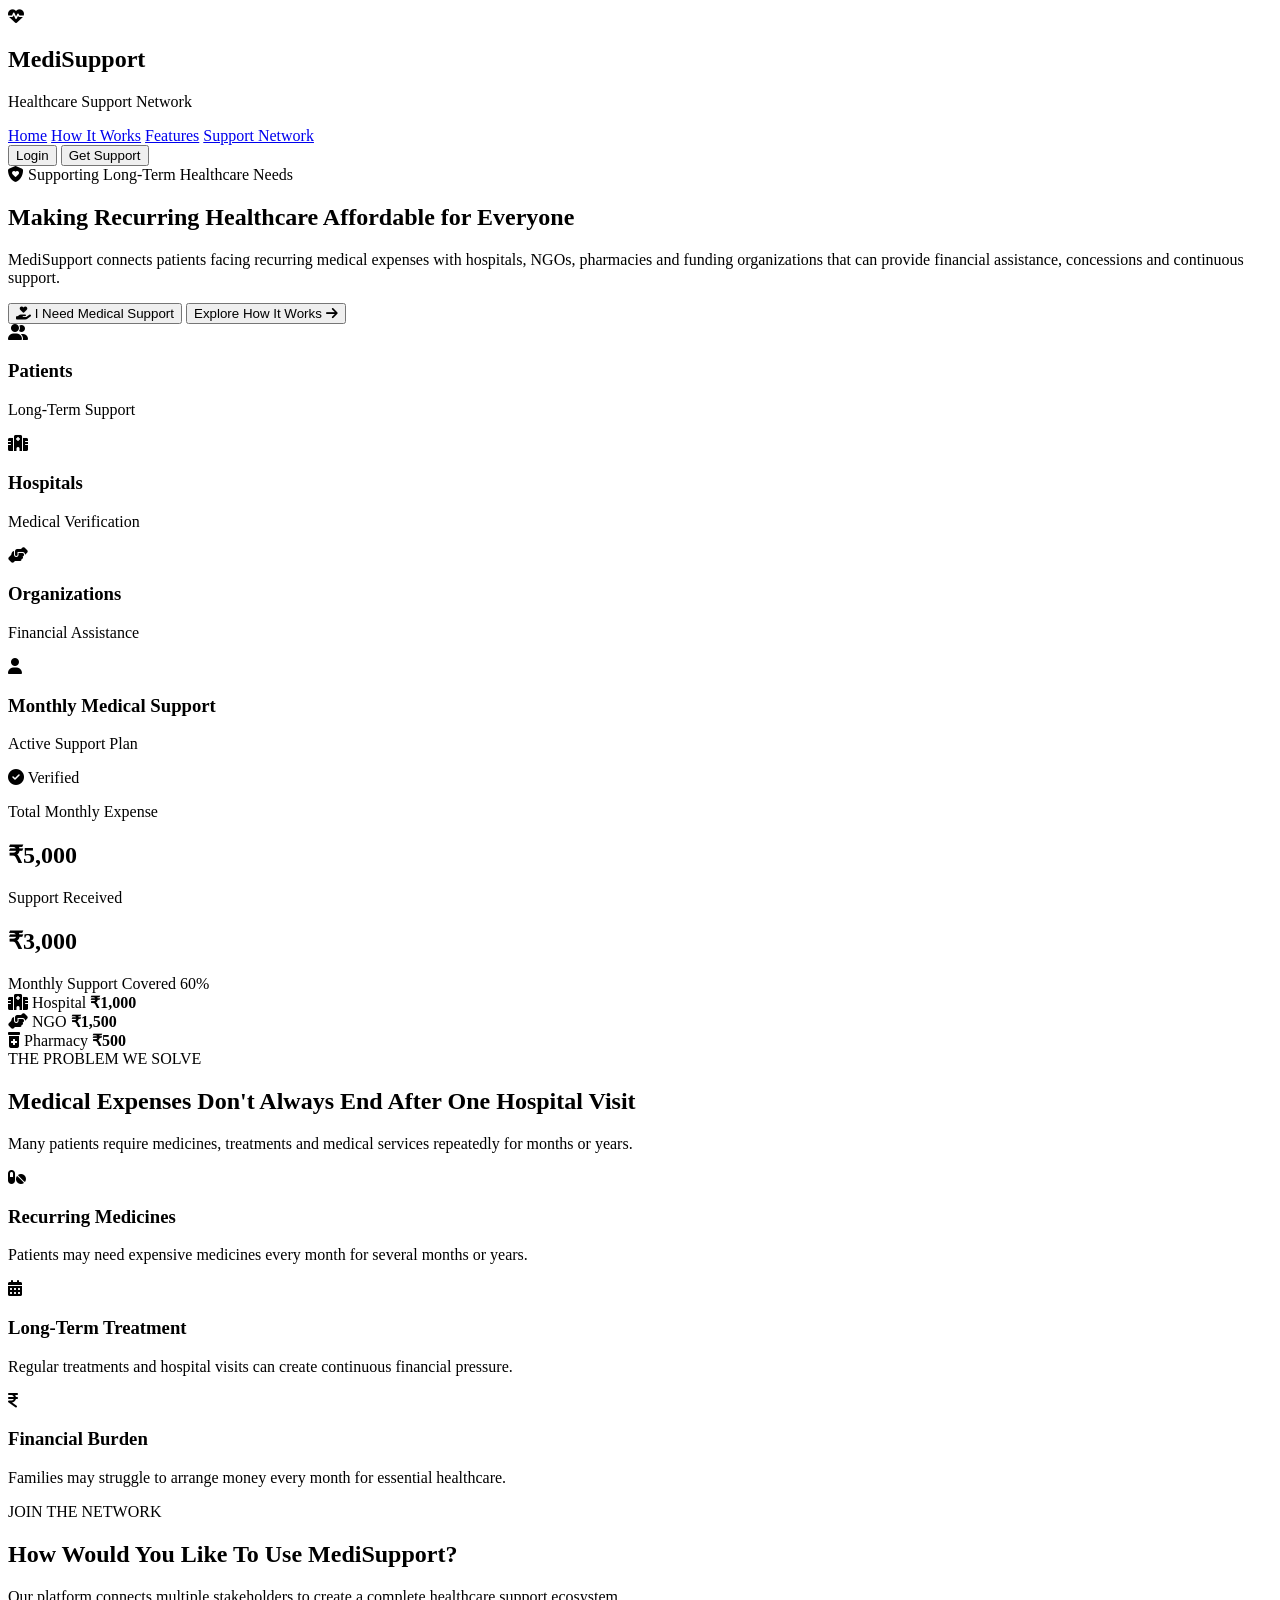
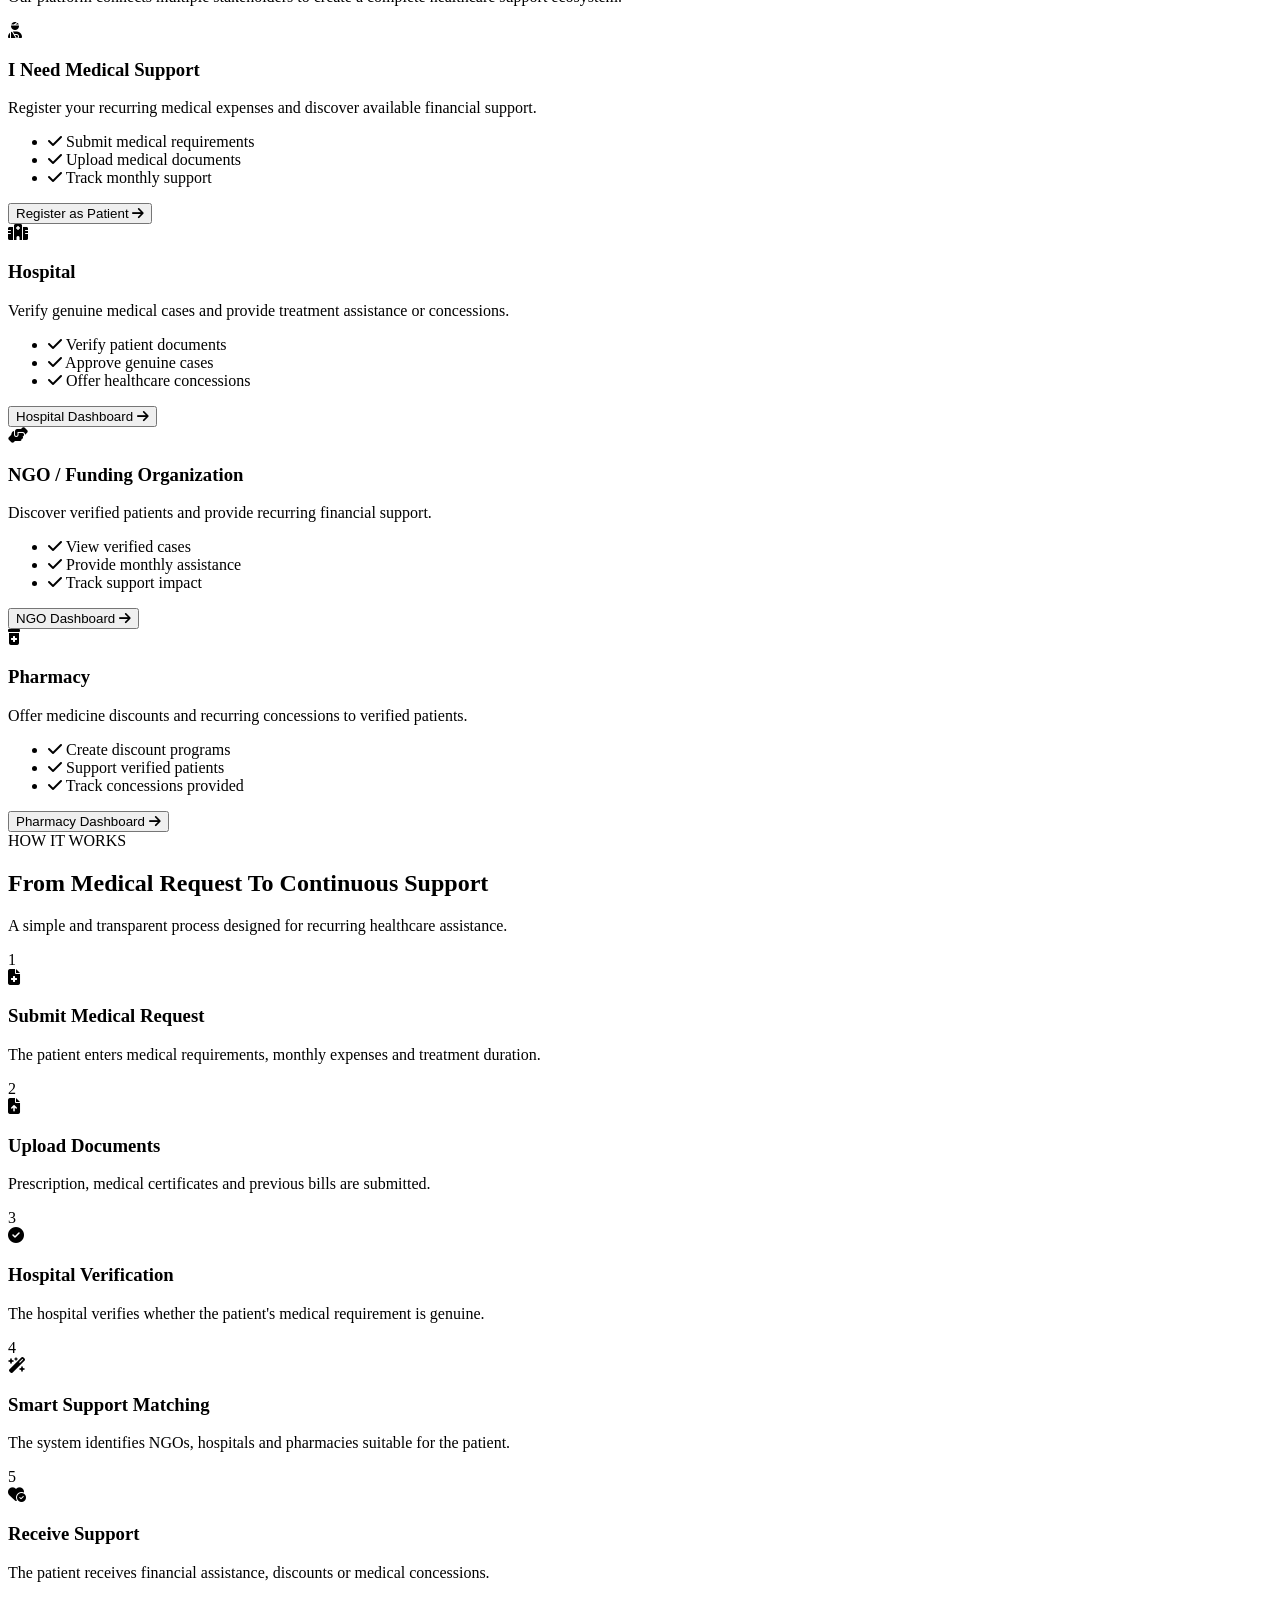
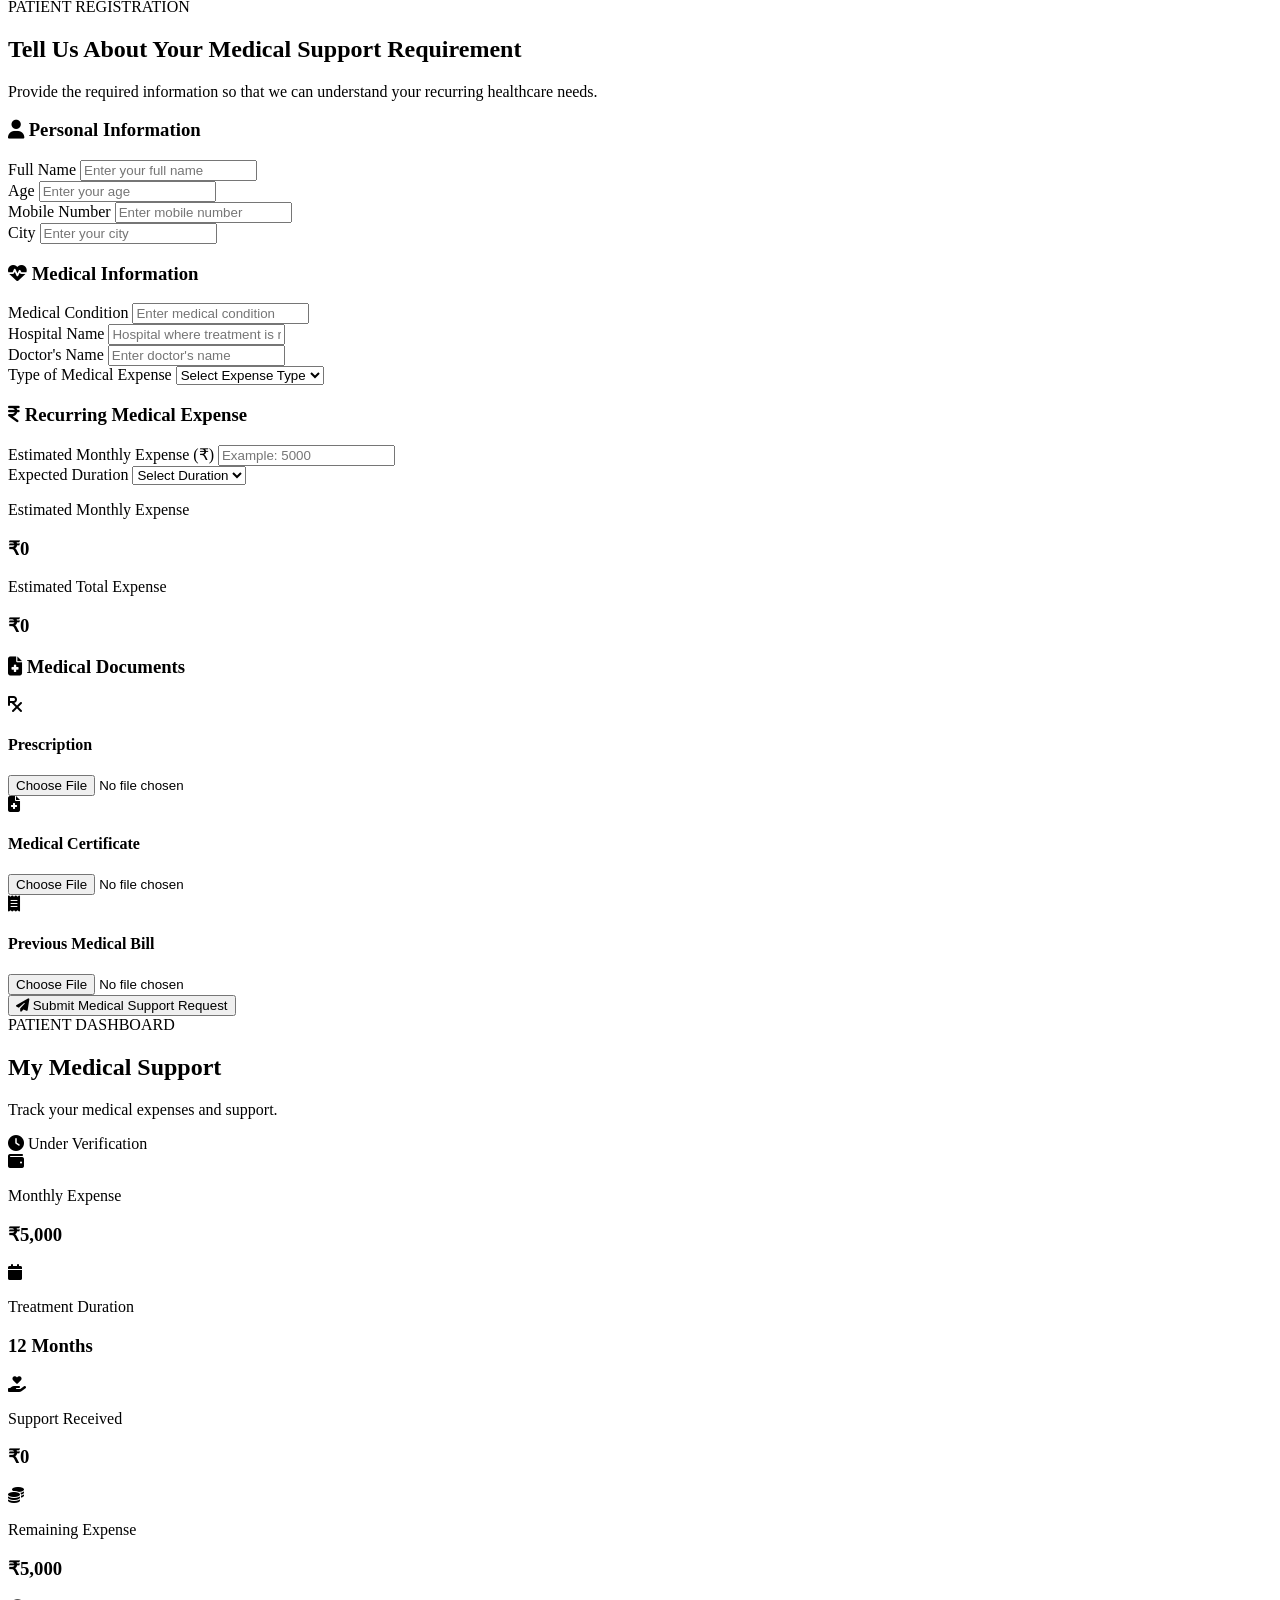
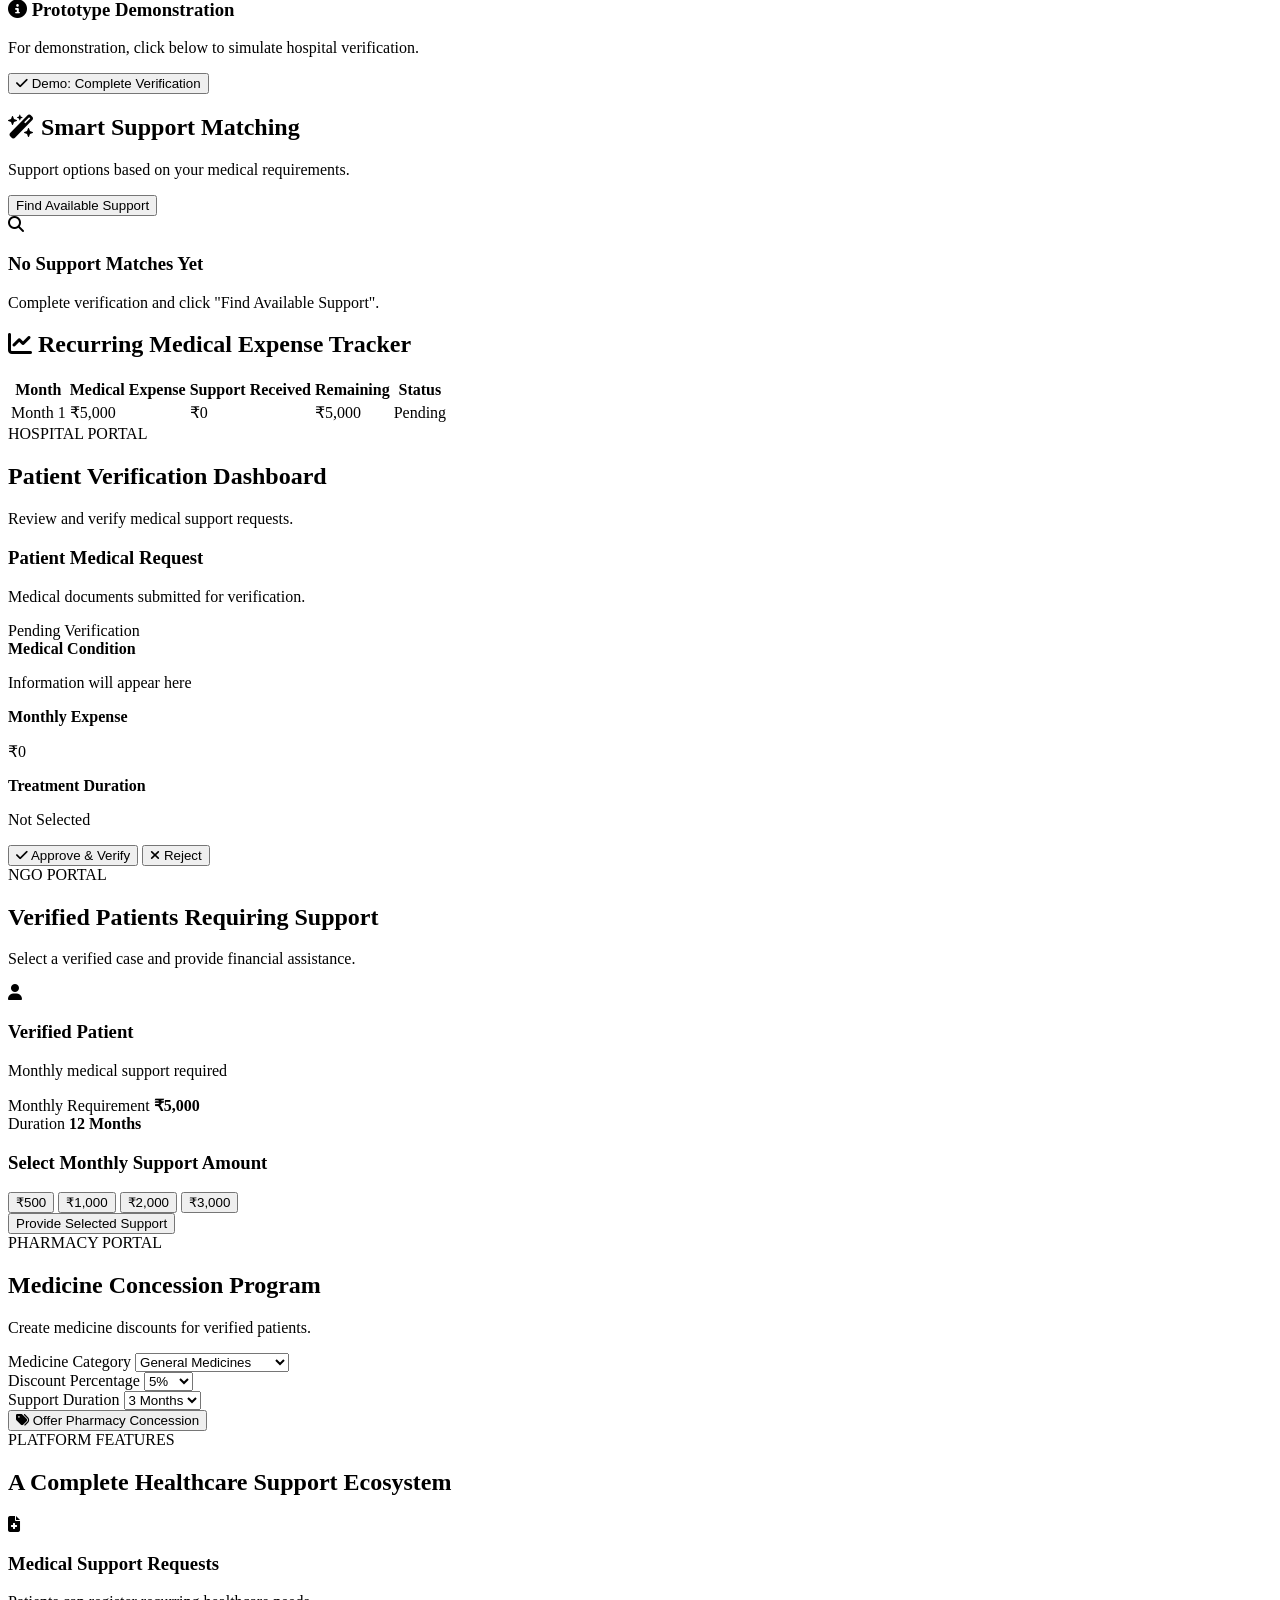
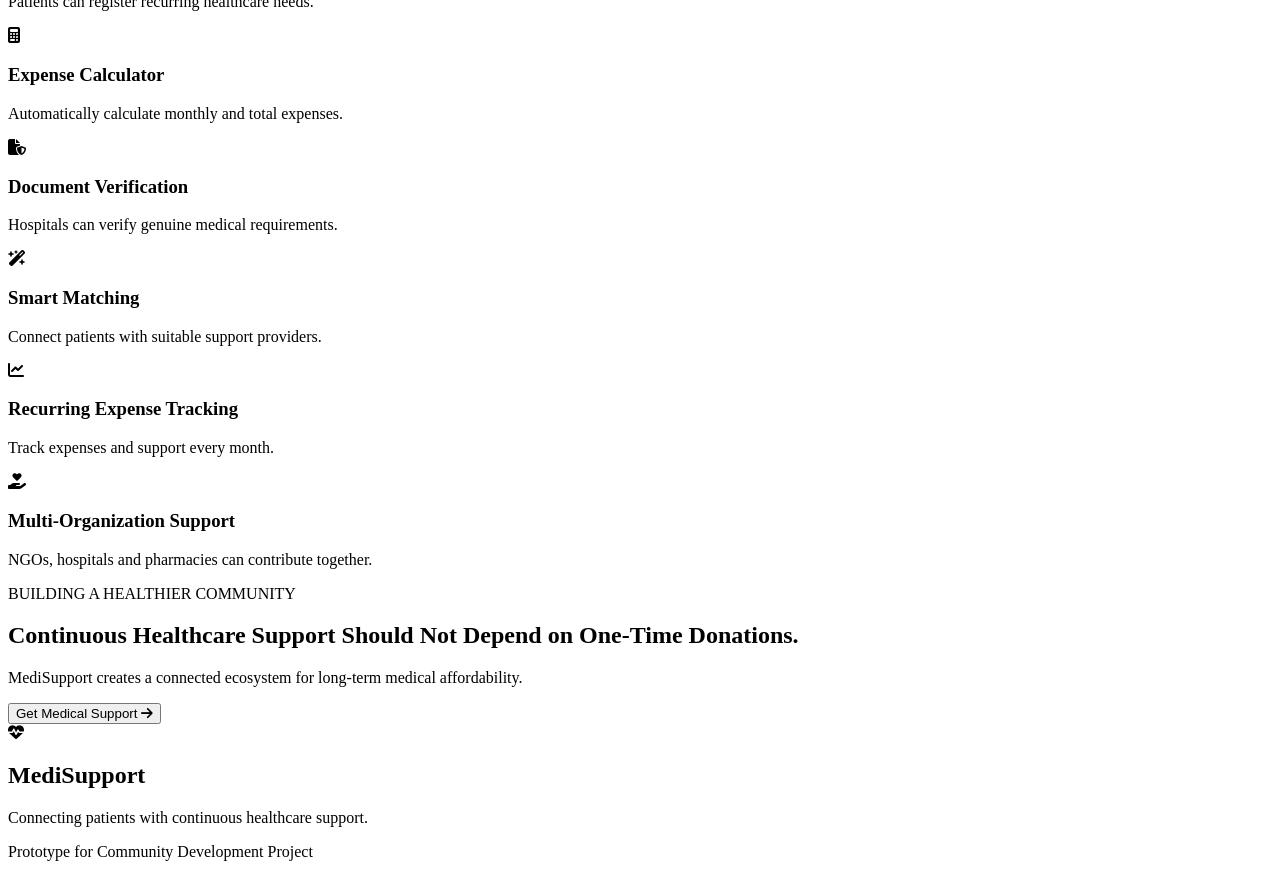
==== index.html @ e3018e01 "Create index.html" ====
<!DOCTYPE html>
<html lang="en">
<head>
    <meta charset="UTF-8">

    <meta name="viewport" content="width=device-width, initial-scale=1.0">

    <title>MediSupport | Recurring Healthcare Support Platform</title>

    <!-- CSS Connection -->
    <link rel="stylesheet" href="style.css">

    <!-- Font Awesome Icons -->
    <link
        rel="stylesheet"
        href="https://cdnjs.cloudflare.com/ajax/libs/font-awesome/6.5.1/css/all.min.css"
    >
</head>

<body>


<!-- ========================================= -->
<!-- NAVBAR -->
<!-- ========================================= -->

<header class="navbar">

    <div class="logo">

        <div class="logo-icon">
            <i class="fa-solid fa-heart-pulse"></i>
        </div>

        <div>
            <h2>Medi<span>Support</span></h2>
            <p>Healthcare Support Network</p>
        </div>

    </div>


    <nav class="nav-links">

        <a href="#home">Home</a>

        <a href="#how-it-works">How It Works</a>

        <a href="#features">Features</a>

        <a href="#support">Support Network</a>

    </nav>


    <div class="nav-buttons">

        <button class="login-btn" id="loginBtn">
            Login
        </button>

        <button class="register-btn" id="registerBtn">
            Get Support
        </button>

    </div>

</header>



<!-- ========================================= -->
<!-- HERO SECTION -->
<!-- ========================================= -->

<section class="hero" id="home">

    <div class="hero-content">

        <div class="hero-badge">

            <i class="fa-solid fa-shield-heart"></i>

            Supporting Long-Term Healthcare Needs

        </div>


        <h1>

            Making Recurring Healthcare
            <span>Affordable for Everyone</span>

        </h1>


        <p>

            MediSupport connects patients facing recurring medical
            expenses with hospitals, NGOs, pharmacies and funding
            organizations that can provide financial assistance,
            concessions and continuous support.

        </p>


        <div class="hero-buttons">

            <button class="primary-btn" id="needSupportBtn">

                <i class="fa-solid fa-hand-holding-heart"></i>

                I Need Medical Support

            </button>


            <button class="secondary-btn" id="exploreBtn">

                Explore How It Works

                <i class="fa-solid fa-arrow-right"></i>

            </button>

        </div>


        <div class="hero-stats">

            <div class="stat-card">

                <i class="fa-solid fa-user-group"></i>

                <div>

                    <h3>Patients</h3>

                    <p>Long-Term Support</p>

                </div>

            </div>


            <div class="stat-card">

                <i class="fa-solid fa-hospital"></i>

                <div>

                    <h3>Hospitals</h3>

                    <p>Medical Verification</p>

                </div>

            </div>


            <div class="stat-card">

                <i class="fa-solid fa-handshake-angle"></i>

                <div>

                    <h3>Organizations</h3>

                    <p>Financial Assistance</p>

                </div>

            </div>

        </div>

    </div>



    <div class="hero-visual">

        <div class="main-support-card">

            <div class="support-card-header">

                <div class="patient-avatar">

                    <i class="fa-solid fa-user"></i>

                </div>


                <div>

                    <h3>Monthly Medical Support</h3>

                    <p>Active Support Plan</p>

                </div>


                <span class="verified-badge">

                    <i class="fa-solid fa-circle-check"></i>

                    Verified

                </span>

            </div>


            <div class="expense-summary">

                <div>

                    <p>Total Monthly Expense</p>

                    <h2>₹5,000</h2>

                </div>


                <div>

                    <p>Support Received</p>

                    <h2 class="green-text">₹3,000</h2>

                </div>

            </div>


            <div class="progress-section">

                <div class="progress-label">

                    <span>Monthly Support Covered</span>

                    <span>60%</span>

                </div>


                <div class="progress-bar">

                    <div class="progress-fill"></div>

                </div>

            </div>


            <div class="support-sources">

                <div class="support-source">

                    <i class="fa-solid fa-hospital"></i>

                    <span>Hospital</span>

                    <strong>₹1,000</strong>

                </div>


                <div class="support-source">

                    <i class="fa-solid fa-handshake-angle"></i>

                    <span>NGO</span>

                    <strong>₹1,500</strong>

                </div>


                <div class="support-source">

                    <i class="fa-solid fa-prescription-bottle-medical"></i>

                    <span>Pharmacy</span>

                    <strong>₹500</strong>

                </div>

            </div>

        </div>

    </div>

</section>



<!-- ========================================= -->
<!-- PROBLEM SECTION -->
<!-- ========================================= -->

<section class="problem-section">

    <div class="section-heading">

        <span class="section-tag">

            THE PROBLEM WE SOLVE

        </span>


        <h2>

            Medical Expenses Don't Always End
            After One Hospital Visit

        </h2>


        <p>

            Many patients require medicines, treatments and medical
            services repeatedly for months or years.

        </p>

    </div>


    <div class="problem-grid">


        <div class="problem-card">

            <div class="problem-icon red">

                <i class="fa-solid fa-pills"></i>

            </div>

            <h3>Recurring Medicines</h3>

            <p>

                Patients may need expensive medicines every
                month for several months or years.

            </p>

        </div>



        <div class="problem-card">

            <div class="problem-icon orange">

                <i class="fa-solid fa-calendar-days"></i>

            </div>

            <h3>Long-Term Treatment</h3>

            <p>

                Regular treatments and hospital visits can
                create continuous financial pressure.

            </p>

        </div>



        <div class="problem-card">

            <div class="problem-icon purple">

                <i class="fa-solid fa-indian-rupee-sign"></i>

            </div>

            <h3>Financial Burden</h3>

            <p>

                Families may struggle to arrange money every
                month for essential healthcare.

            </p>

        </div>


    </div>

</section>



<!-- ========================================= -->
<!-- USER TYPE SELECTION -->
<!-- ========================================= -->

<section class="user-selection-section" id="support">

    <div class="section-heading">

        <span class="section-tag">

            JOIN THE NETWORK

        </span>


        <h2>How Would You Like To Use MediSupport?</h2>


        <p>

            Our platform connects multiple stakeholders to create
            a complete healthcare support ecosystem.

        </p>

    </div>



    <div class="user-cards-grid">


        <!-- PATIENT -->

        <div class="user-card patient-card">

            <div class="user-icon">

                <i class="fa-solid fa-user-injured"></i>

            </div>

            <h3>I Need Medical Support</h3>

            <p>

                Register your recurring medical expenses and
                discover available financial support.

            </p>

            <ul>

                <li>
                    <i class="fa-solid fa-check"></i>
                    Submit medical requirements
                </li>

                <li>
                    <i class="fa-solid fa-check"></i>
                    Upload medical documents
                </li>

                <li>
                    <i class="fa-solid fa-check"></i>
                    Track monthly support
                </li>

            </ul>

            <button class="user-action-btn patientAction">

                Register as Patient

                <i class="fa-solid fa-arrow-right"></i>

            </button>

        </div>



        <!-- HOSPITAL -->

        <div class="user-card hospital-card">

            <div class="user-icon">

                <i class="fa-solid fa-hospital"></i>

            </div>

            <h3>Hospital</h3>

            <p>

                Verify genuine medical cases and provide
                treatment assistance or concessions.

            </p>

            <ul>

                <li>
                    <i class="fa-solid fa-check"></i>
                    Verify patient documents
                </li>

                <li>
                    <i class="fa-solid fa-check"></i>
                    Approve genuine cases
                </li>

                <li>
                    <i class="fa-solid fa-check"></i>
                    Offer healthcare concessions
                </li>

            </ul>

            <button class="user-action-btn hospitalAction">

                Hospital Dashboard

                <i class="fa-solid fa-arrow-right"></i>

            </button>

        </div>



        <!-- NGO -->

        <div class="user-card ngo-card">

            <div class="user-icon">

                <i class="fa-solid fa-handshake-angle"></i>

            </div>

            <h3>NGO / Funding Organization</h3>

            <p>

                Discover verified patients and provide
                recurring financial support.

            </p>

            <ul>

                <li>
                    <i class="fa-solid fa-check"></i>
                    View verified cases
                </li>

                <li>
                    <i class="fa-solid fa-check"></i>
                    Provide monthly assistance
                </li>

                <li>
                    <i class="fa-solid fa-check"></i>
                    Track support impact
                </li>

            </ul>

            <button class="user-action-btn ngoAction">

                NGO Dashboard

                <i class="fa-solid fa-arrow-right"></i>

            </button>

        </div>



        <!-- PHARMACY -->

        <div class="user-card pharmacy-card">

            <div class="user-icon">

                <i class="fa-solid fa-prescription-bottle-medical"></i>

            </div>

            <h3>Pharmacy</h3>

            <p>

                Offer medicine discounts and recurring
                concessions to verified patients.

            </p>

            <ul>

                <li>
                    <i class="fa-solid fa-check"></i>
                    Create discount programs
                </li>

                <li>
                    <i class="fa-solid fa-check"></i>
                    Support verified patients
                </li>

                <li>
                    <i class="fa-solid fa-check"></i>
                    Track concessions provided
                </li>

            </ul>

            <button class="user-action-btn pharmacyAction">

                Pharmacy Dashboard

                <i class="fa-solid fa-arrow-right"></i>

            </button>

        </div>

    </div>

</section>



<!-- ========================================= -->
<!-- HOW IT WORKS -->
<!-- ========================================= -->

<section class="how-it-works" id="how-it-works">

    <div class="section-heading">

        <span class="section-tag">

            HOW IT WORKS

        </span>

        <h2>From Medical Request To Continuous Support</h2>

        <p>

            A simple and transparent process designed
            for recurring healthcare assistance.

        </p>

    </div>



    <div class="timeline">


        <div class="timeline-item">

            <div class="timeline-number">1</div>

            <div class="timeline-content">

                <i class="fa-solid fa-file-medical"></i>

                <h3>Submit Medical Request</h3>

                <p>

                    The patient enters medical requirements,
                    monthly expenses and treatment duration.

                </p>

            </div>

        </div>



        <div class="timeline-item">

            <div class="timeline-number">2</div>

            <div class="timeline-content">

                <i class="fa-solid fa-file-arrow-up"></i>

                <h3>Upload Documents</h3>

                <p>

                    Prescription, medical certificates and
                    previous bills are submitted.

                </p>

            </div>

        </div>



        <div class="timeline-item">

            <div class="timeline-number">3</div>

            <div class="timeline-content">

                <i class="fa-solid fa-circle-check"></i>

                <h3>Hospital Verification</h3>

                <p>

                    The hospital verifies whether the
                    patient's medical requirement is genuine.

                </p>

            </div>

        </div>



        <div class="timeline-item">

            <div class="timeline-number">4</div>

            <div class="timeline-content">

                <i class="fa-solid fa-wand-magic-sparkles"></i>

                <h3>Smart Support Matching</h3>

                <p>

                    The system identifies NGOs, hospitals
                    and pharmacies suitable for the patient.

                </p>

            </div>

        </div>



        <div class="timeline-item">

            <div class="timeline-number">5</div>

            <div class="timeline-content">

                <i class="fa-solid fa-heart-circle-check"></i>

                <h3>Receive Support</h3>

                <p>

                    The patient receives financial assistance,
                    discounts or medical concessions.

                </p>

            </div>

        </div>

    </div>

</section>



<!-- ========================================= -->
<!-- PATIENT REGISTRATION SECTION -->
<!-- ========================================= -->

<section class="registration-section" id="patient-registration">

    <div class="form-container">

        <div class="form-header">

            <span class="section-tag">

                PATIENT REGISTRATION

            </span>

            <h2>Tell Us About Your Medical Support Requirement</h2>

            <p>

                Provide the required information so that we can
                understand your recurring healthcare needs.

            </p>

        </div>



        <form id="patientForm">


            <!-- PERSONAL DETAILS -->

            <div class="form-section">

                <h3>

                    <i class="fa-solid fa-user"></i>

                    Personal Information

                </h3>


                <div class="form-grid">


                    <div class="input-group">

                        <label>Full Name</label>

                        <input
                            type="text"
                            id="fullName"
                            placeholder="Enter your full name"
                            required
                        >

                    </div>


                    <div class="input-group">

                        <label>Age</label>

                        <input
                            type="number"
                            id="age"
                            placeholder="Enter your age"
                            required
                        >

                    </div>


                    <div class="input-group">

                        <label>Mobile Number</label>

                        <input
                            type="tel"
                            id="phone"
                            placeholder="Enter mobile number"
                            required
                        >

                    </div>


                    <div class="input-group">

                        <label>City</label>

                        <input
                            type="text"
                            id="city"
                            placeholder="Enter your city"
                            required
                        >

                    </div>

                </div>

            </div>



            <!-- MEDICAL DETAILS -->

            <div class="form-section">

                <h3>

                    <i class="fa-solid fa-heart-pulse"></i>

                    Medical Information

                </h3>


                <div class="form-grid">


                    <div class="input-group">

                        <label>Medical Condition</label>

                        <input
                            type="text"
                            id="medicalCondition"
                            placeholder="Enter medical condition"
                            required
                        >

                    </div>


                    <div class="input-group">

                        <label>Hospital Name</label>

                        <input
                            type="text"
                            id="hospitalName"
                            placeholder="Hospital where treatment is received"
                        >

                    </div>


                    <div class="input-group">

                        <label>Doctor's Name</label>

                        <input
                            type="text"
                            id="doctorName"
                            placeholder="Enter doctor's name"
                        >

                    </div>


                    <div class="input-group">

                        <label>Type of Medical Expense</label>

                        <select id="expenseType">

                            <option value="">Select Expense Type</option>

                            <option>Monthly Medicines</option>

                            <option>Regular Treatment</option>

                            <option>Medical Tests</option>

                            <option>Hospital Visits</option>

                            <option>Therapy</option>

                            <option>Other</option>

                        </select>

                    </div>

                </div>

            </div>



            <!-- EXPENSE DETAILS -->

            <div class="form-section">

                <h3>

                    <i class="fa-solid fa-indian-rupee-sign"></i>

                    Recurring Medical Expense

                </h3>


                <div class="form-grid">


                    <div class="input-group">

                        <label>Estimated Monthly Expense (₹)</label>

                        <input
                            type="number"
                            id="monthlyExpense"
                            placeholder="Example: 5000"
                            required
                        >

                    </div>


                    <div class="input-group">

                        <label>Expected Duration</label>

                        <select id="treatmentDuration">

                            <option value="">Select Duration</option>

                            <option value="3">3 Months</option>

                            <option value="6">6 Months</option>

                            <option value="12">1 Year</option>

                            <option value="24">2 Years</option>

                            <option value="36">3 Years</option>

                            <option value="longterm">Long-Term</option>

                        </select>

                    </div>

                </div>


                <div class="expense-preview">

                    <div>

                        <p>Estimated Monthly Expense</p>

                        <h3 id="monthlyPreview">₹0</h3>

                    </div>


                    <div>

                        <p>Estimated Total Expense</p>

                        <h3 id="totalPreview">₹0</h3>

                    </div>

                </div>

            </div>



            <!-- DOCUMENTS -->

            <div class="form-section">

                <h3>

                    <i class="fa-solid fa-file-medical"></i>

                    Medical Documents

                </h3>


                <div class="upload-grid">


                    <div class="upload-box">

                        <i class="fa-solid fa-prescription"></i>

                        <h4>Prescription</h4>

                        <input
                            type="file"
                            id="prescription"
                        >

                    </div>


                    <div class="upload-box">

                        <i class="fa-solid fa-file-medical"></i>

                        <h4>Medical Certificate</h4>

                        <input
                            type="file"
                            id="medicalCertificate"
                        >

                    </div>


                    <div class="upload-box">

                        <i class="fa-solid fa-receipt"></i>

                        <h4>Previous Medical Bill</h4>

                        <input
                            type="file"
                            id="medicalBill"
                        >

                    </div>

                </div>

            </div>



            <button type="submit" class="submit-request-btn">

                <i class="fa-solid fa-paper-plane"></i>

                Submit Medical Support Request

            </button>

        </form>

    </div>

</section>



<!-- ========================================= -->
<!-- PATIENT DASHBOARD -->
<!-- ========================================= -->

<section class="dashboard-section" id="patient-dashboard">

    <div class="dashboard-header">

        <div>

            <span class="section-tag">

                PATIENT DASHBOARD

            </span>

            <h2>My Medical Support</h2>

            <p id="dashboardPatientName">

                Track your medical expenses and support.

            </p>

        </div>


        <div class="verification-status pending" id="verificationStatus">

            <i class="fa-solid fa-clock"></i>

            Under Verification

        </div>

    </div>



    <div class="dashboard-summary-grid">


        <div class="summary-card">

            <div class="summary-icon">

                <i class="fa-solid fa-wallet"></i>

            </div>

            <div>

                <p>Monthly Expense</p>

                <h3 id="dashboardMonthlyExpense">₹5,000</h3>

            </div>

        </div>



        <div class="summary-card">

            <div class="summary-icon">

                <i class="fa-solid fa-calendar"></i>

            </div>

            <div>

                <p>Treatment Duration</p>

                <h3 id="dashboardDuration">12 Months</h3>

            </div>

        </div>



        <div class="summary-card">

            <div class="summary-icon green-icon">

                <i class="fa-solid fa-hand-holding-heart"></i>

            </div>

            <div>

                <p>Support Received</p>

                <h3 id="dashboardSupport">₹0</h3>

            </div>

        </div>



        <div class="summary-card">

            <div class="summary-icon orange-icon">

                <i class="fa-solid fa-coins"></i>

            </div>

            <div>

                <p>Remaining Expense</p>

                <h3 id="dashboardRemaining">₹5,000</h3>

            </div>

        </div>

    </div>



    <!-- DEMO VERIFICATION -->

    <div class="demo-verification">

        <div>

            <h3>

                <i class="fa-solid fa-circle-info"></i>

                Prototype Demonstration

            </h3>

            <p>

                For demonstration, click below to simulate
                hospital verification.

            </p>

        </div>


        <button id="verifyDemoBtn">

            <i class="fa-solid fa-check"></i>

            Demo: Complete Verification

        </button>

    </div>



    <!-- SMART MATCHING -->

    <div class="matching-section">

        <div class="matching-header">

            <div>

                <h2>

                    <i class="fa-solid fa-wand-magic-sparkles"></i>

                    Smart Support Matching

                </h2>

                <p>

                    Support options based on your medical requirements.

                </p>

            </div>


            <button id="findSupportBtn">

                Find Available Support

            </button>

        </div>



        <div class="support-match-grid" id="supportMatches">


            <div class="empty-state">

                <i class="fa-solid fa-magnifying-glass"></i>

                <h3>No Support Matches Yet</h3>

                <p>

                    Complete verification and click
                    "Find Available Support".

                </p>

            </div>

        </div>

    </div>



    <!-- MONTHLY TRACKER -->

    <div class="tracker-section">

        <h2>

            <i class="fa-solid fa-chart-line"></i>

            Recurring Medical Expense Tracker

        </h2>


        <div class="tracker-table-wrapper">

            <table>

                <thead>

                    <tr>

                        <th>Month</th>

                        <th>Medical Expense</th>

                        <th>Support Received</th>

                        <th>Remaining</th>

                        <th>Status</th>

                    </tr>

                </thead>


                <tbody id="trackerBody">

                    <tr>

                        <td>Month 1</td>

                        <td>₹5,000</td>

                        <td>₹0</td>

                        <td>₹5,000</td>

                        <td>

                            <span class="status pending-status">

                                Pending

                            </span>

                        </td>

                    </tr>

                </tbody>

            </table>

        </div>

    </div>

</section>



<!-- ========================================= -->
<!-- HOSPITAL DASHBOARD -->
<!-- ========================================= -->

<section class="organization-dashboard" id="hospital-dashboard">

    <div class="dashboard-header">

        <div>

            <span class="section-tag">HOSPITAL PORTAL</span>

            <h2>Patient Verification Dashboard</h2>

            <p>Review and verify medical support requests.</p>

        </div>

    </div>


    <div class="verification-card">

        <div class="verification-card-header">

            <div>

                <h3 id="hospitalPatientName">

                    Patient Medical Request

                </h3>

                <p>

                    Medical documents submitted for verification.

                </p>

            </div>


            <span class="status pending-status">

                Pending Verification

            </span>

        </div>


        <div class="verification-details">

            <div>

                <strong>Medical Condition</strong>

                <p id="hospitalMedicalCondition">

                    Information will appear here

                </p>

            </div>


            <div>

                <strong>Monthly Expense</strong>

                <p id="hospitalMonthlyExpense">

                    ₹0

                </p>

            </div>


            <div>

                <strong>Treatment Duration</strong>

                <p id="hospitalDuration">

                    Not Selected

                </p>

            </div>

        </div>


        <div class="verification-actions">

            <button class="approve-btn" id="approvePatientBtn">

                <i class="fa-solid fa-check"></i>

                Approve & Verify

            </button>


            <button class="reject-btn">

                <i class="fa-solid fa-xmark"></i>

                Reject

            </button>

        </div>

    </div>

</section>



<!-- ========================================= -->
<!-- NGO DASHBOARD -->
<!-- ========================================= -->

<section class="organization-dashboard" id="ngo-dashboard">

    <div class="dashboard-header">

        <div>

            <span class="section-tag">NGO PORTAL</span>

            <h2>Verified Patients Requiring Support</h2>

            <p>

                Select a verified case and provide financial assistance.

            </p>

        </div>

    </div>


    <div class="ngo-support-card">

        <div class="ngo-patient-info">

            <div class="patient-mini-avatar">

                <i class="fa-solid fa-user"></i>

            </div>


            <div>

                <h3 id="ngoPatientName">

                    Verified Patient

                </h3>

                <p id="ngoPatientRequirement">

                    Monthly medical support required

                </p>

            </div>

        </div>


        <div class="ngo-expense-info">

            <div>

                <span>Monthly Requirement</span>

                <strong id="ngoMonthlyRequirement">

                    ₹5,000

                </strong>

            </div>


            <div>

                <span>Duration</span>

                <strong id="ngoDuration">

                    12 Months

                </strong>

            </div>

        </div>


        <div class="support-amounts">

            <h3>Select Monthly Support Amount</h3>


            <div class="amount-buttons">

                <button class="supportAmount" data-amount="500">

                    ₹500

                </button>


                <button class="supportAmount" data-amount="1000">

                    ₹1,000

                </button>


                <button class="supportAmount" data-amount="2000">

                    ₹2,000

                </button>


                <button class="supportAmount" data-amount="3000">

                    ₹3,000

                </button>

            </div>


            <button class="provide-support-btn" id="provideSupportBtn">

                Provide Selected Support

            </button>

        </div>

    </div>

</section>



<!-- ========================================= -->
<!-- PHARMACY DASHBOARD -->
<!-- ========================================= -->

<section class="organization-dashboard" id="pharmacy-dashboard">

    <div class="dashboard-header">

        <div>

            <span class="section-tag">PHARMACY PORTAL</span>

            <h2>Medicine Concession Program</h2>

            <p>

                Create medicine discounts for verified patients.

            </p>

        </div>

    </div>


    <div class="pharmacy-form-card">

        <div class="input-group">

            <label>Medicine Category</label>

            <select id="medicineCategory">

                <option>General Medicines</option>

                <option>Long-Term Medicines</option>

                <option>Specialized Medicines</option>

                <option>Other</option>

            </select>

        </div>


        <div class="input-group">

            <label>Discount Percentage</label>

            <select id="discountPercentage">

                <option value="5">5%</option>

                <option value="10">10%</option>

                <option value="15">15%</option>

                <option value="20">20%</option>

            </select>

        </div>


        <div class="input-group">

            <label>Support Duration</label>

            <select id="discountDuration">

                <option>3 Months</option>

                <option>6 Months</option>

                <option>1 Year</option>

            </select>

        </div>


        <button id="offerDiscountBtn">

            <i class="fa-solid fa-tags"></i>

            Offer Pharmacy Concession

        </button>

    </div>

</section>



<!-- ========================================= -->
<!-- FEATURES -->
<!-- ========================================= -->

<section class="features-section" id="features">

    <div class="section-heading">

        <span class="section-tag">

            PLATFORM FEATURES

        </span>

        <h2>A Complete Healthcare Support Ecosystem</h2>

    </div>


    <div class="features-grid">


        <div class="feature-card">

            <i class="fa-solid fa-file-medical"></i>

            <h3>Medical Support Requests</h3>

            <p>

                Patients can register recurring healthcare needs.

            </p>

        </div>


        <div class="feature-card">

            <i class="fa-solid fa-calculator"></i>

            <h3>Expense Calculator</h3>

            <p>

                Automatically calculate monthly and total expenses.

            </p>

        </div>


        <div class="feature-card">

            <i class="fa-solid fa-file-shield"></i>

            <h3>Document Verification</h3>

            <p>

                Hospitals can verify genuine medical requirements.

            </p>

        </div>


        <div class="feature-card">

            <i class="fa-solid fa-wand-magic-sparkles"></i>

            <h3>Smart Matching</h3>

            <p>

                Connect patients with suitable support providers.

            </p>

        </div>


        <div class="feature-card">

            <i class="fa-solid fa-chart-line"></i>

            <h3>Recurring Expense Tracking</h3>

            <p>

                Track expenses and support every month.

            </p>

        </div>


        <div class="feature-card">

            <i class="fa-solid fa-hand-holding-heart"></i>

            <h3>Multi-Organization Support</h3>

            <p>

                NGOs, hospitals and pharmacies can contribute together.

            </p>

        </div>

    </div>

</section>



<!-- ========================================= -->
<!-- FINAL CTA -->
<!-- ========================================= -->

<section class="final-cta">

    <div>

        <span class="section-tag">

            BUILDING A HEALTHIER COMMUNITY

        </span>

        <h2>

            Continuous Healthcare Support Should Not
            Depend on One-Time Donations.

        </h2>

        <p>

            MediSupport creates a connected ecosystem for
            long-term medical affordability.

        </p>

    </div>


    <button id="finalSupportBtn">

        Get Medical Support

        <i class="fa-solid fa-arrow-right"></i>

    </button>

</section>



<!-- ========================================= -->
<!-- FOOTER -->
<!-- ========================================= -->

<footer>

    <div class="footer-logo">

        <i class="fa-solid fa-heart-pulse"></i>

        <h2>Medi<span>Support</span></h2>

    </div>


    <p>

        Connecting patients with continuous healthcare support.

    </p>


    <p class="footer-note">

        Prototype for Community Development Project

    </p>

</footer>



<!-- JAVASCRIPT CONNECTION -->

<script src="script.js"></script>

</body>
</html>
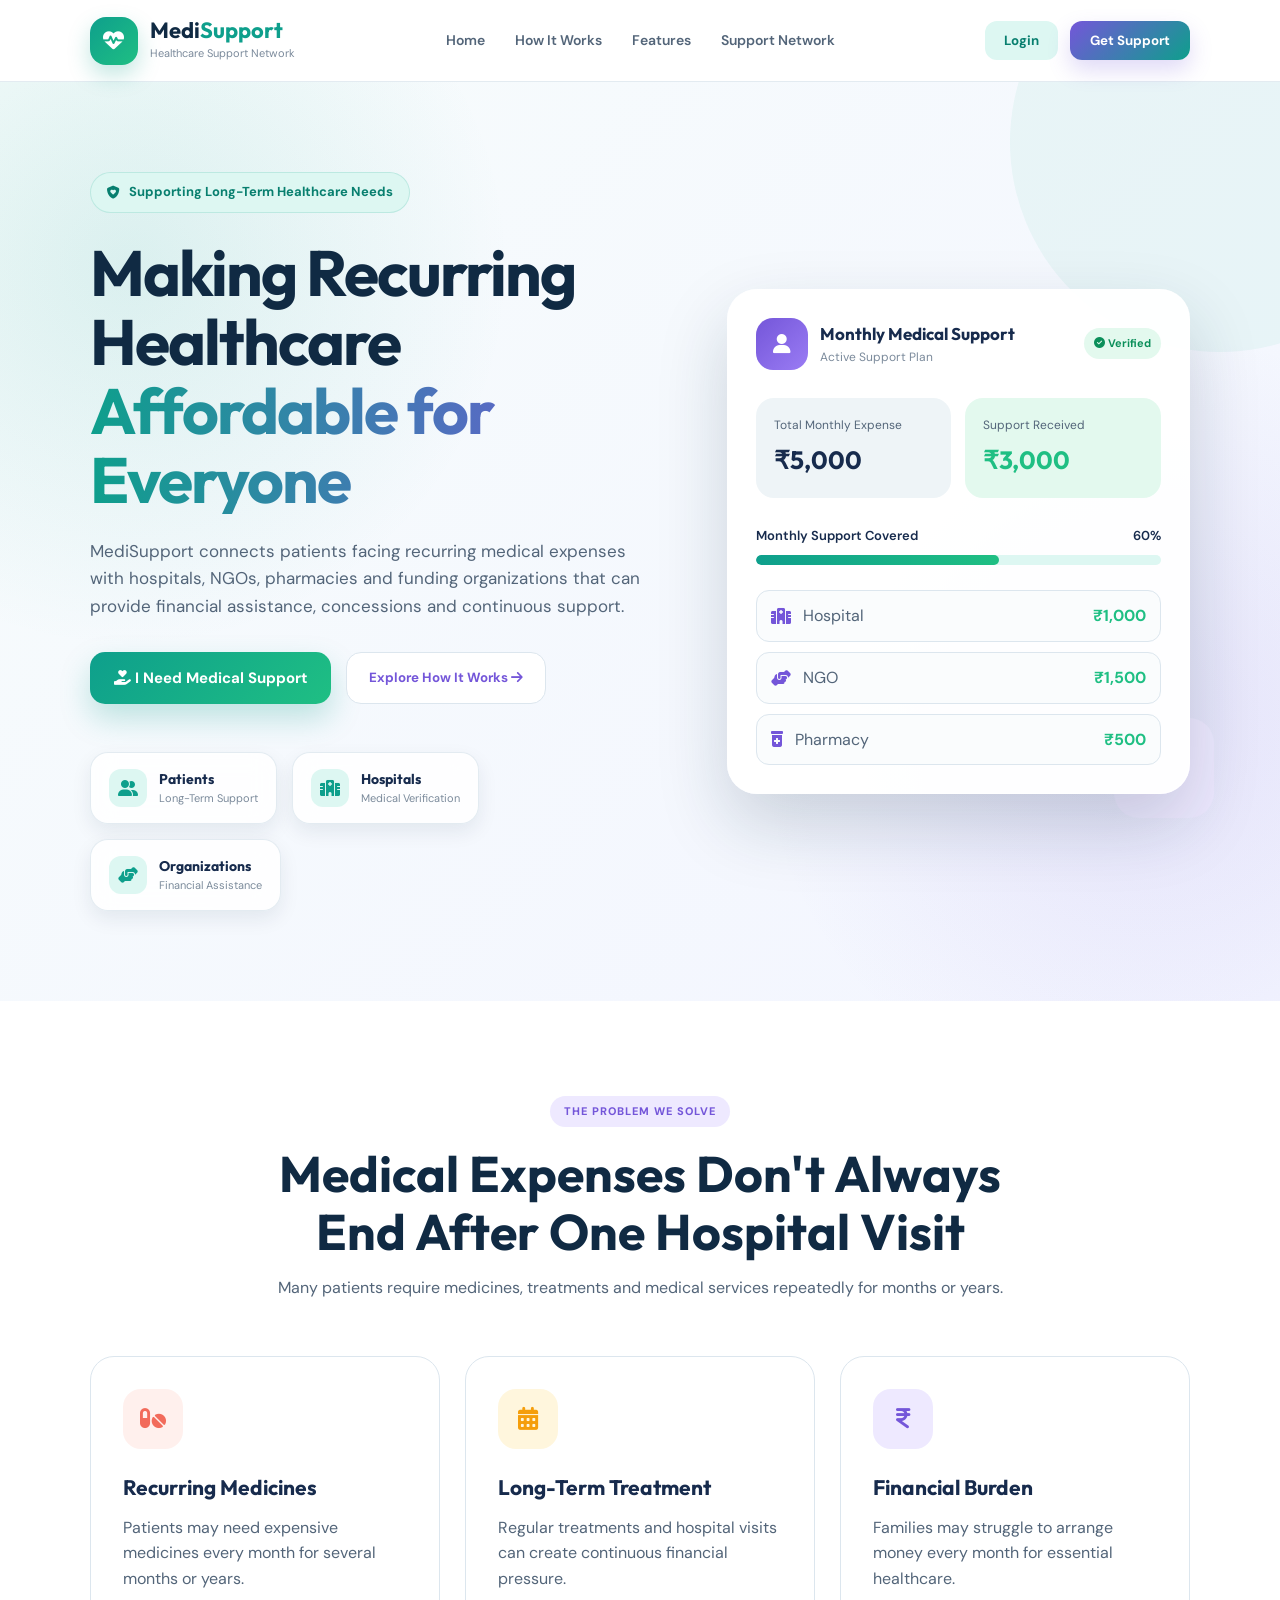
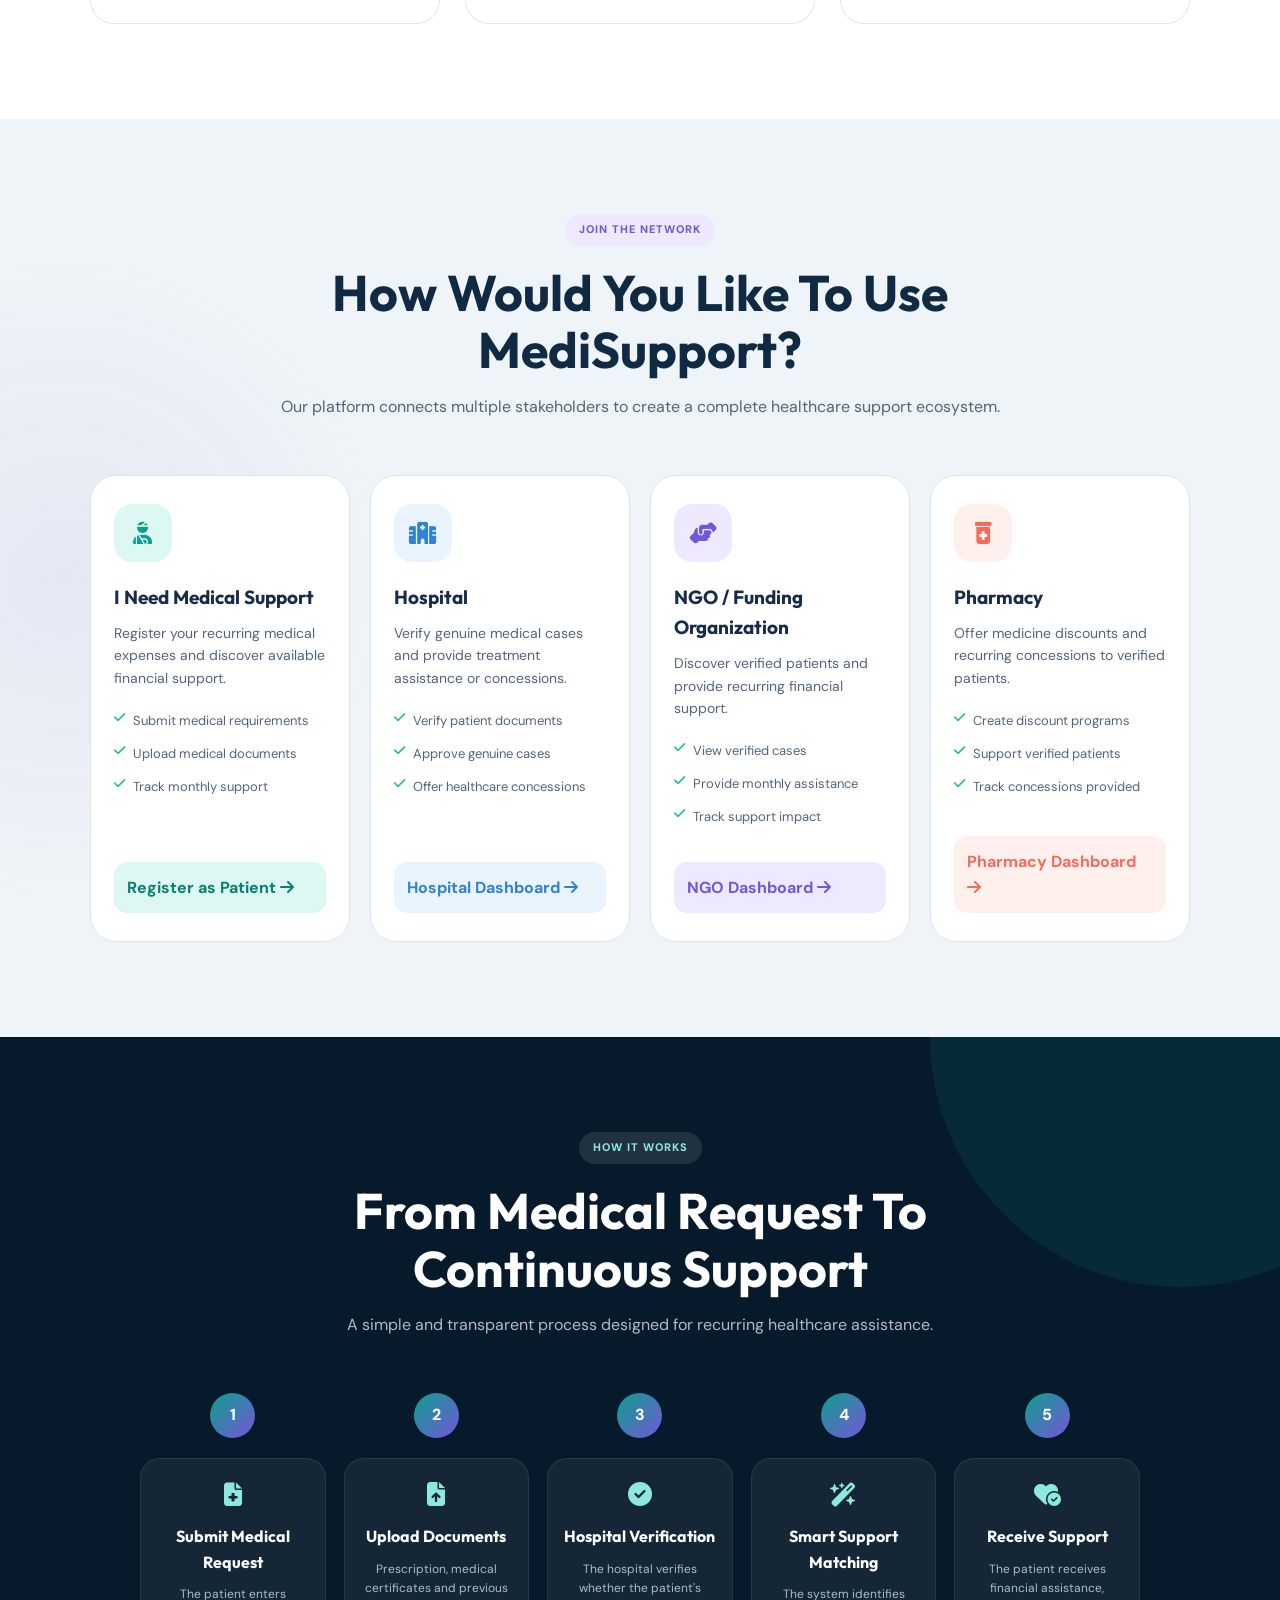
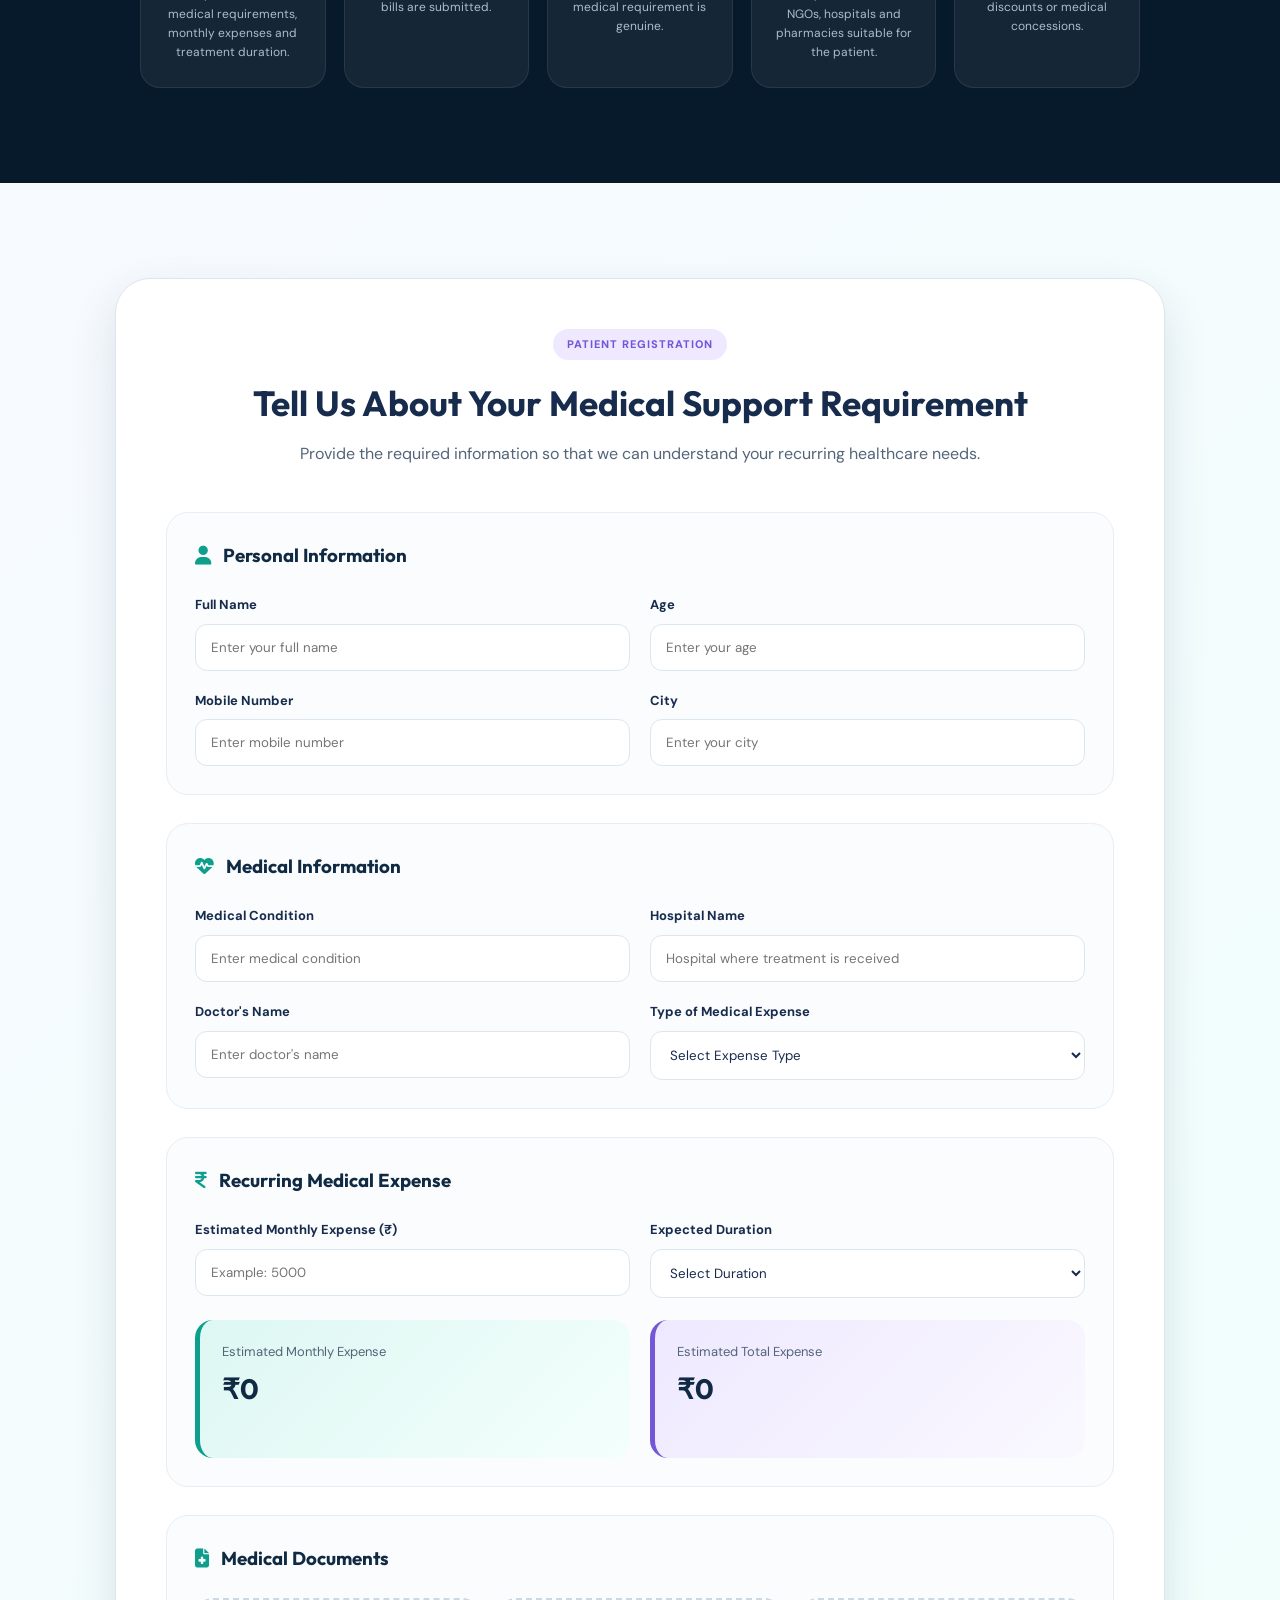
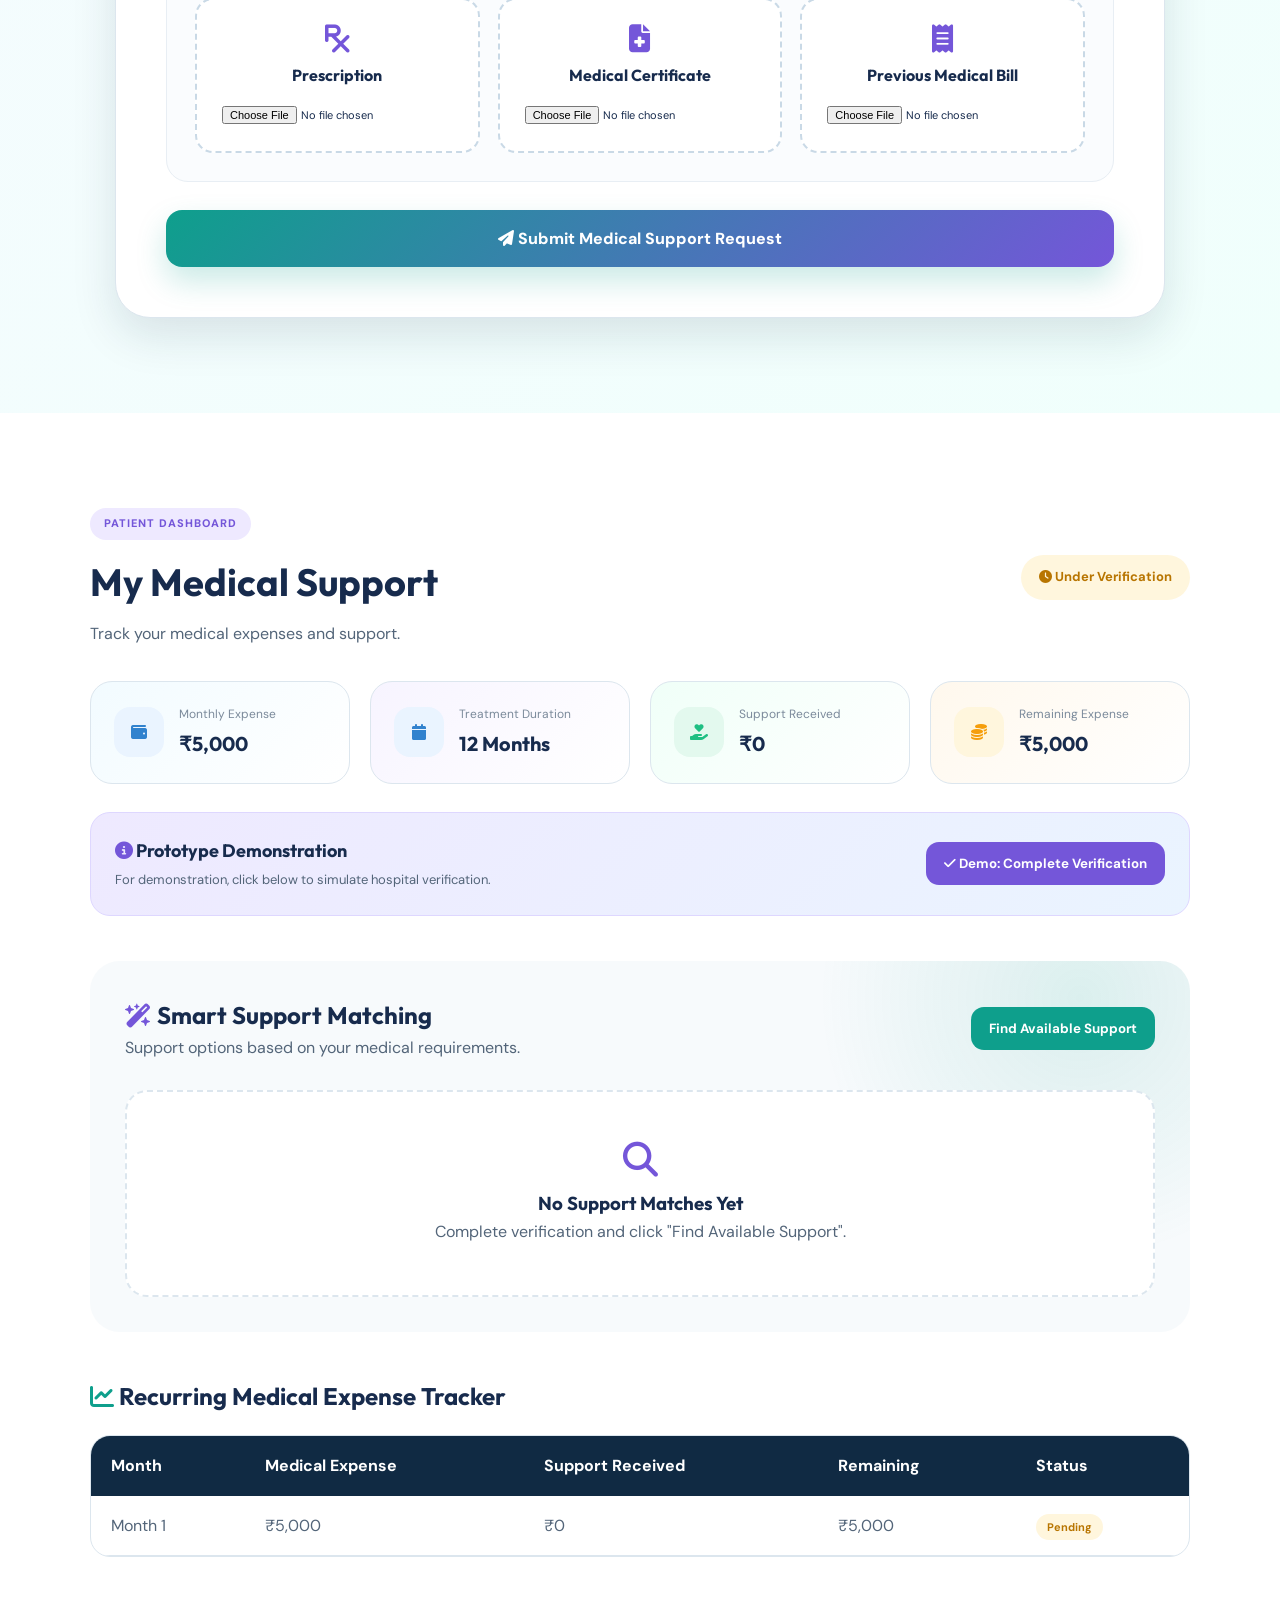
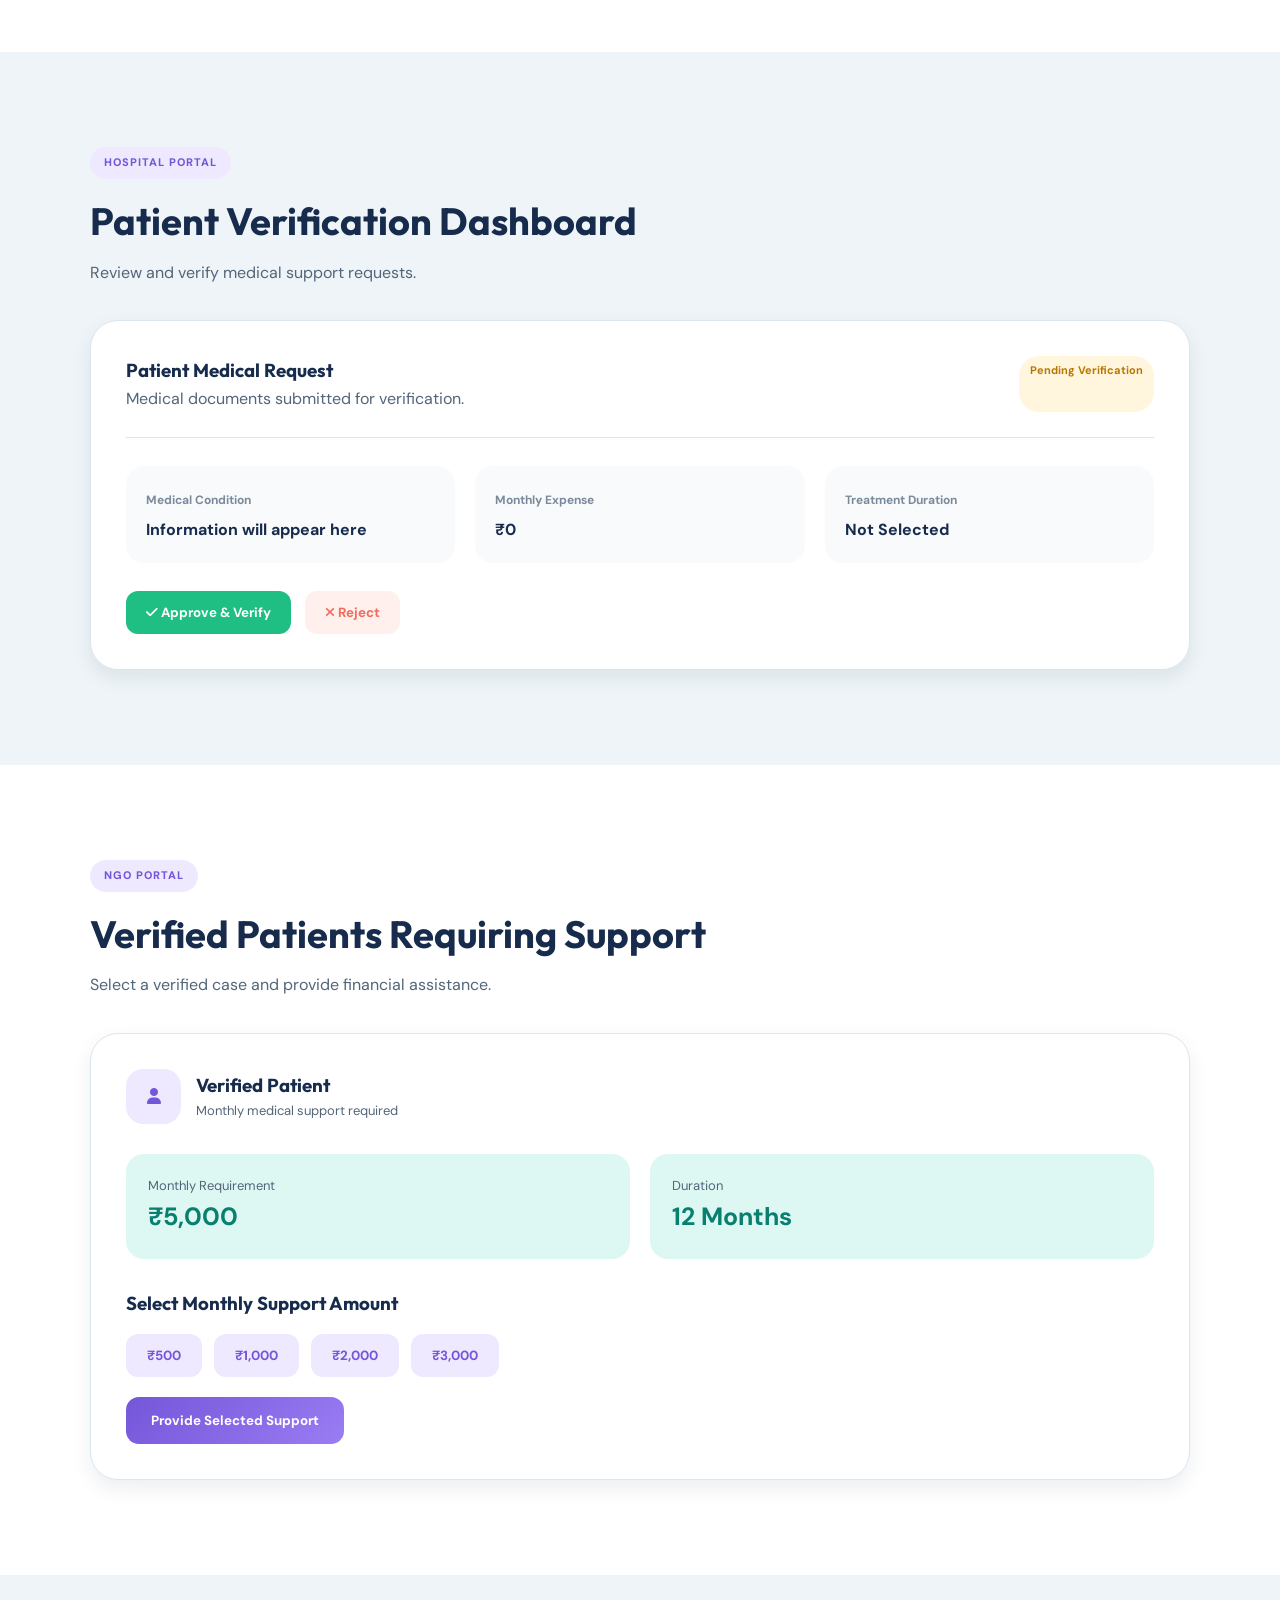
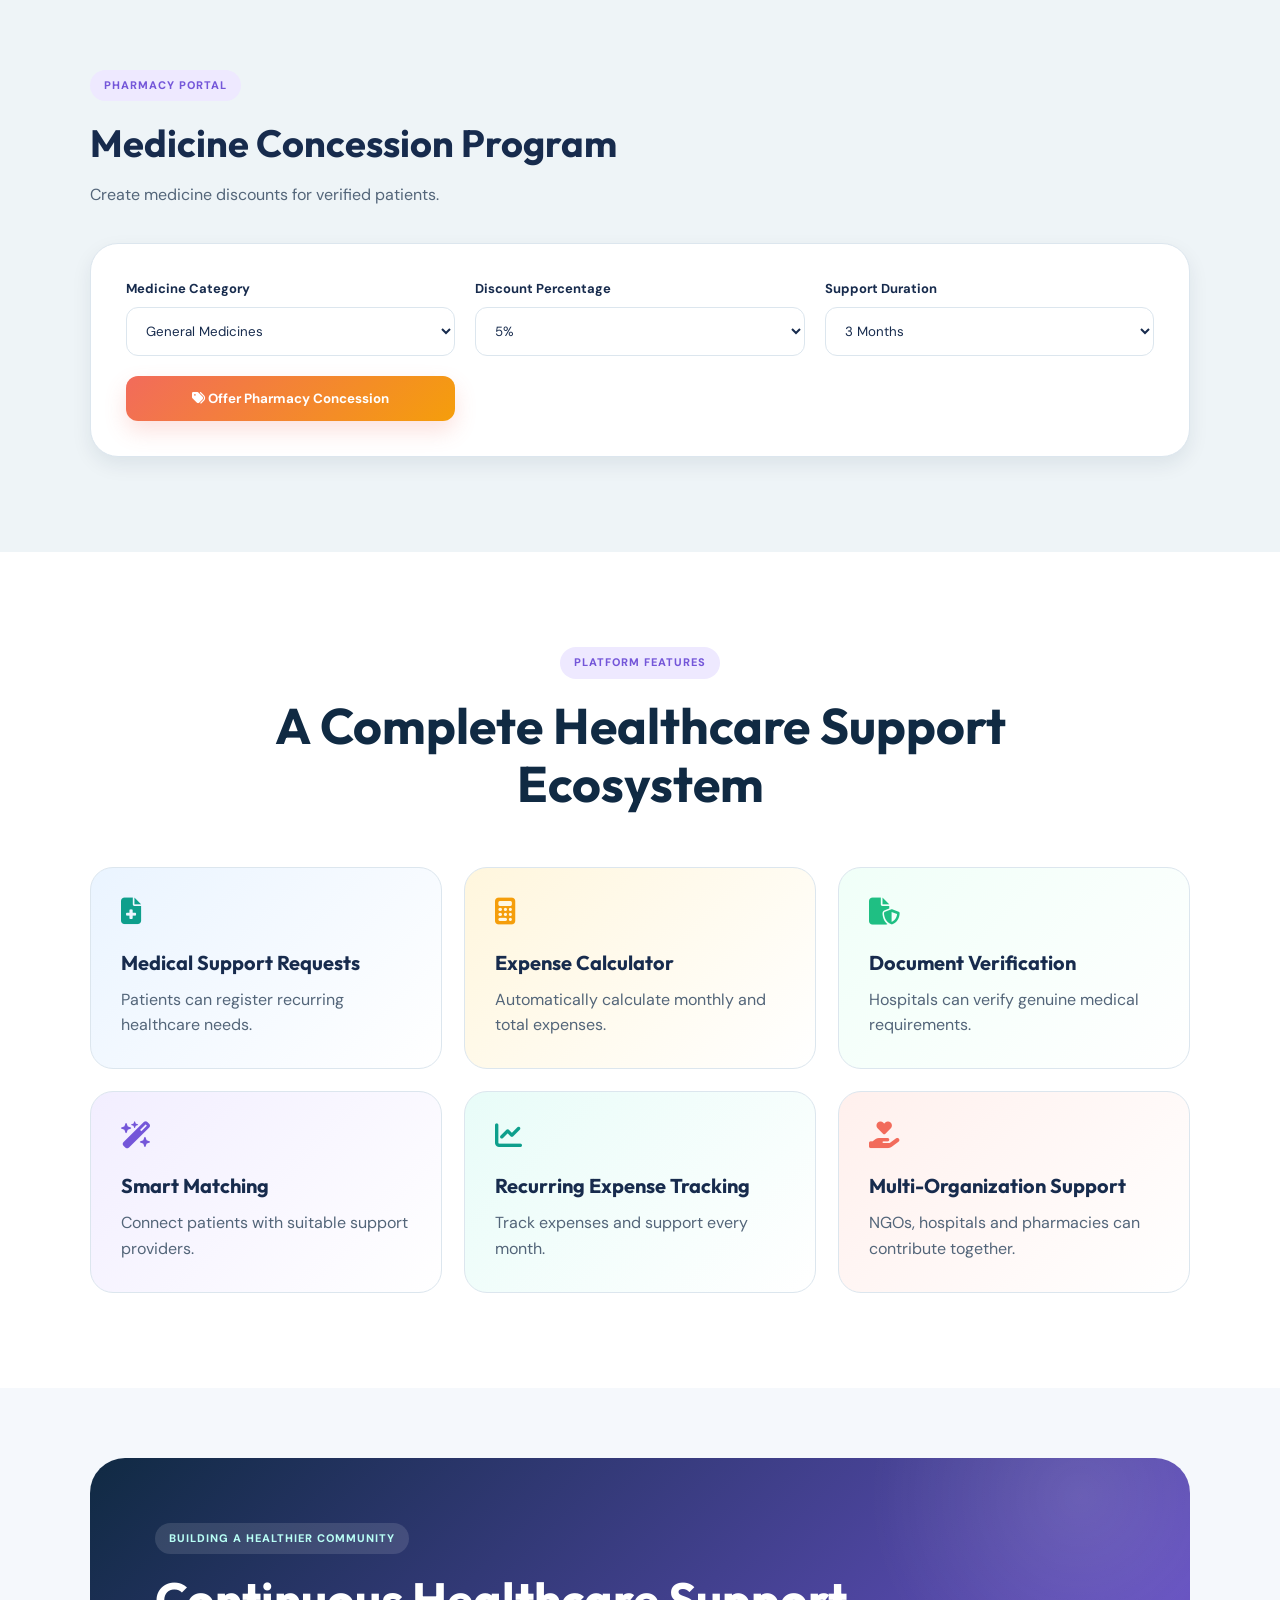
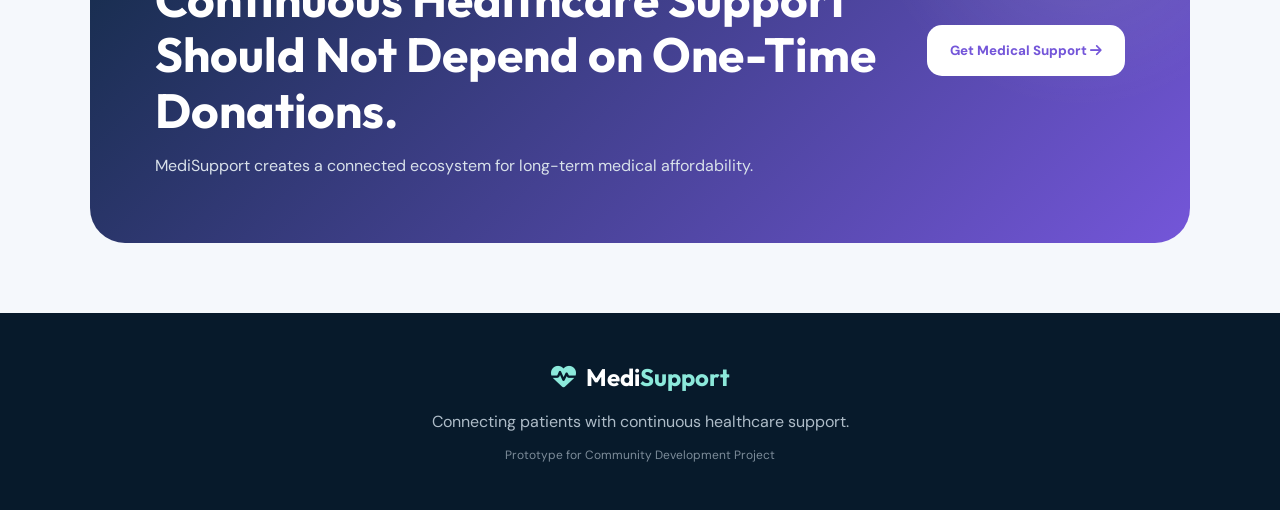
==== commit fac53d74: "Update index.html" ====
--- a/index.html
+++ b/index.html
@@ -470,16 +470,15 @@
                 </li>
 
             </ul>
-
-            <button class="user-action-btn patientAction">
-
-                Register as Patient
-
-                <i class="fa-solid fa-arrow-right"></i>
-
-            </button>
-
-        </div>
+<a href="patient.html" class="user-action-btn">
+
+    Register as Patient
+
+    <i class="fa-solid fa-arrow-right"></i>
+
+</a>
+           
+       </div>
 
 
 
@@ -520,14 +519,13 @@
                 </li>
 
             </ul>
-
-            <button class="user-action-btn hospitalAction">
-
-                Hospital Dashboard
-
-                <i class="fa-solid fa-arrow-right"></i>
-
-            </button>
+<a href="hospital.html" class="user-action-btn">
+
+    Hospital Dashboard
+
+    <i class="fa-solid fa-arrow-right"></i>
+
+</a>
 
         </div>
 
@@ -571,13 +569,13 @@
 
             </ul>
 
-            <button class="user-action-btn ngoAction">
-
-                NGO Dashboard
-
-                <i class="fa-solid fa-arrow-right"></i>
-
-            </button>
+           <a href="ngo.html" class="user-action-btn">
+
+    NGO Dashboard
+
+    <i class="fa-solid fa-arrow-right"></i>
+
+</a>
 
         </div>
 
@@ -621,13 +619,13 @@
 
             </ul>
 
-            <button class="user-action-btn pharmacyAction">
-
-                Pharmacy Dashboard
-
-                <i class="fa-solid fa-arrow-right"></i>
-
-            </button>
+           <a href="pharmacy.html" class="user-action-btn">
+
+    Pharmacy Dashboard
+
+    <i class="fa-solid fa-arrow-right"></i>
+
+</a>
 
         </div>
 
--- a/style.css
+++ b/style.css
@@ -0,0 +1,3515 @@
+/* =========================================================
+   MEDISUPPORT - COMPLETE STYLESHEET
+   ========================================================= */
+
+
+/* =========================================================
+   1. GOOGLE FONT
+   ========================================================= */
+
+@import url('https://fonts.googleapis.com/css2?family=DM+Sans:wght@400;500;600;700;800&family=Outfit:wght@400;500;600;700;800&display=swap');
+
+
+/* =========================================================
+   2. ROOT COLORS
+   ========================================================= */
+
+:root {
+
+    --navy: #102A43;
+    --deep-navy: #071A2B;
+
+    --teal: #0E9F8C;
+    --dark-teal: #087F6F;
+    --light-teal: #DDF7F2;
+
+    --emerald: #1FBF83;
+    --light-green: #E3F9EE;
+
+    --purple: #7456D9;
+    --light-purple: #EEE9FF;
+
+    --coral: #F26B5B;
+    --light-coral: #FFF0ED;
+
+    --orange: #F59E0B;
+    --light-orange: #FFF6DD;
+
+    --blue: #3182CE;
+    --light-blue: #EAF4FF;
+
+    --white: #FFFFFF;
+
+    --background: #F5F8FC;
+    --soft-background: #EEF4F7;
+
+    --text-dark: #172B4D;
+    --text-medium: #536579;
+    --text-light: #7B8A9B;
+
+    --border: #DCE6EE;
+
+    --shadow-small: 0 8px 20px rgba(16, 42, 67, 0.08);
+    --shadow-medium: 0 18px 45px rgba(16, 42, 67, 0.12);
+    --shadow-large: 0 30px 70px rgba(16, 42, 67, 0.18);
+
+    --radius-small: 12px;
+    --radius-medium: 20px;
+    --radius-large: 32px;
+
+}
+
+
+/* =========================================================
+   3. GLOBAL RESET
+   ========================================================= */
+
+* {
+
+    margin: 0;
+    padding: 0;
+
+    box-sizing: border-box;
+
+}
+
+
+html {
+
+    scroll-behavior: smooth;
+
+}
+
+
+body {
+
+    font-family: "DM Sans", sans-serif;
+
+    background: var(--background);
+
+    color: var(--text-dark);
+
+    overflow-x: hidden;
+
+    line-height: 1.6;
+
+}
+
+
+h1,
+h2,
+h3,
+h4 {
+
+    font-family: "Outfit", sans-serif;
+
+}
+
+
+button,
+input,
+select {
+
+    font-family: inherit;
+
+}
+
+
+button {
+
+    cursor: pointer;
+
+    border: none;
+
+}
+
+
+a {
+
+    text-decoration: none;
+
+}
+
+
+/* =========================================================
+   4. NAVBAR
+   ========================================================= */
+
+.navbar {
+
+    width: 100%;
+
+    min-height: 82px;
+
+    display: flex;
+
+    align-items: center;
+
+    justify-content: space-between;
+
+    padding: 15px 7%;
+
+    background: rgba(255, 255, 255, 0.96);
+
+    border-bottom: 1px solid rgba(220, 230, 238, 0.8);
+
+    position: sticky;
+
+    top: 0;
+
+    z-index: 1000;
+
+    backdrop-filter: blur(16px);
+
+}
+
+
+.logo {
+
+    display: flex;
+
+    align-items: center;
+
+    gap: 12px;
+
+}
+
+
+.logo-icon {
+
+    width: 48px;
+    height: 48px;
+
+    border-radius: 16px;
+
+    display: flex;
+
+    align-items: center;
+
+    justify-content: center;
+
+    color: white;
+
+    font-size: 21px;
+
+    background: linear-gradient(
+        135deg,
+        var(--teal),
+        var(--emerald)
+    );
+
+    box-shadow: 0 10px 22px rgba(14, 159, 140, 0.25);
+
+}
+
+
+.logo h2 {
+
+    font-size: 22px;
+
+    color: var(--navy);
+
+    line-height: 1;
+
+}
+
+
+.logo h2 span {
+
+    color: var(--teal);
+
+}
+
+
+.logo p {
+
+    font-size: 11px;
+
+    color: var(--text-light);
+
+    margin-top: 4px;
+
+}
+
+
+.nav-links {
+
+    display: flex;
+
+    gap: 30px;
+
+}
+
+
+.nav-links a {
+
+    color: var(--text-medium);
+
+    font-size: 14px;
+
+    font-weight: 600;
+
+    transition: 0.3s;
+
+    position: relative;
+
+}
+
+
+.nav-links a::after {
+
+    content: "";
+
+    position: absolute;
+
+    width: 0;
+
+    height: 2px;
+
+    background: var(--teal);
+
+    left: 0;
+
+    bottom: -6px;
+
+    transition: 0.3s;
+
+}
+
+
+.nav-links a:hover {
+
+    color: var(--teal);
+
+}
+
+
+.nav-links a:hover::after {
+
+    width: 100%;
+
+}
+
+
+.nav-buttons {
+
+    display: flex;
+
+    gap: 12px;
+
+}
+
+
+.login-btn {
+
+    background: var(--light-teal);
+
+    color: var(--dark-teal);
+
+    padding: 11px 19px;
+
+    border-radius: 12px;
+
+    font-weight: 700;
+
+    transition: 0.3s;
+
+}
+
+
+.login-btn:hover {
+
+    background: var(--teal);
+
+    color: white;
+
+    transform: translateY(-2px);
+
+}
+
+
+.register-btn {
+
+    padding: 11px 20px;
+
+    border-radius: 12px;
+
+    color: white;
+
+    font-weight: 700;
+
+    background: linear-gradient(
+        135deg,
+        var(--purple),
+        var(--teal)
+    );
+
+    box-shadow: 0 10px 22px rgba(116, 86, 217, 0.22);
+
+    transition: 0.3s;
+
+}
+
+
+.register-btn:hover {
+
+    transform: translateY(-3px);
+
+    box-shadow: 0 15px 30px rgba(116, 86, 217, 0.3);
+
+}
+
+
+/* =========================================================
+   5. HERO SECTION
+   ========================================================= */
+
+.hero {
+
+    min-height: 690px;
+
+    padding: 90px 7%;
+
+    display: grid;
+
+    grid-template-columns: 1.1fr 0.9fr;
+
+    align-items: center;
+
+    gap: 70px;
+
+    position: relative;
+
+    overflow: hidden;
+
+    background:
+
+        radial-gradient(
+            circle at 10% 20%,
+            rgba(14, 159, 140, 0.12),
+            transparent 28%
+        ),
+
+        radial-gradient(
+            circle at 90% 70%,
+            rgba(116, 86, 217, 0.12),
+            transparent 30%
+        ),
+
+        linear-gradient(
+            135deg,
+            #F7FCFC,
+            #F3F5FF
+        );
+
+}
+
+
+.hero::before {
+
+    content: "";
+
+    position: absolute;
+
+    width: 420px;
+    height: 420px;
+
+    border-radius: 50%;
+
+    background: rgba(31, 191, 131, 0.06);
+
+    right: -150px;
+
+    top: -150px;
+
+}
+
+
+.hero-content {
+
+    position: relative;
+
+    z-index: 2;
+
+}
+
+
+.hero-badge {
+
+    display: inline-flex;
+
+    align-items: center;
+
+    gap: 9px;
+
+    padding: 9px 16px;
+
+    border-radius: 100px;
+
+    background: var(--light-teal);
+
+    color: var(--dark-teal);
+
+    font-size: 13px;
+
+    font-weight: 700;
+
+    margin-bottom: 25px;
+
+    border: 1px solid rgba(14, 159, 140, 0.16);
+
+}
+
+
+.hero h1 {
+
+    font-size: clamp(42px, 5vw, 70px);
+
+    line-height: 1.08;
+
+    letter-spacing: -2px;
+
+    max-width: 720px;
+
+    color: var(--navy);
+
+}
+
+
+.hero h1 span {
+
+    display: block;
+
+    background: linear-gradient(
+        90deg,
+        var(--teal),
+        var(--purple)
+    );
+
+    -webkit-background-clip: text;
+
+    -webkit-text-fill-color: transparent;
+
+}
+
+
+.hero-content > p {
+
+    margin-top: 24px;
+
+    max-width: 640px;
+
+    color: var(--text-medium);
+
+    font-size: 17px;
+
+}
+
+
+.hero-buttons {
+
+    display: flex;
+
+    gap: 15px;
+
+    flex-wrap: wrap;
+
+    margin-top: 32px;
+
+}
+
+
+.primary-btn {
+
+    padding: 16px 24px;
+
+    border-radius: 15px;
+
+    color: white;
+
+    font-weight: 700;
+
+    font-size: 15px;
+
+    background: linear-gradient(
+        135deg,
+        var(--teal),
+        var(--emerald)
+    );
+
+    box-shadow: 0 14px 30px rgba(14, 159, 140, 0.25);
+
+    transition: 0.3s;
+
+}
+
+
+.primary-btn:hover {
+
+    transform: translateY(-4px);
+
+    box-shadow: 0 20px 35px rgba(14, 159, 140, 0.32);
+
+}
+
+
+.secondary-btn {
+
+    padding: 16px 22px;
+
+    border-radius: 15px;
+
+    color: var(--purple);
+
+    background: white;
+
+    border: 1px solid var(--border);
+
+    font-weight: 700;
+
+    transition: 0.3s;
+
+}
+
+
+.secondary-btn:hover {
+
+    transform: translateY(-3px);
+
+    border-color: var(--purple);
+
+    box-shadow: var(--shadow-small);
+
+}
+
+
+.hero-stats {
+
+    display: flex;
+
+    gap: 15px;
+
+    flex-wrap: wrap;
+
+    margin-top: 48px;
+
+}
+
+
+.stat-card {
+
+    background: rgba(255, 255, 255, 0.85);
+
+    backdrop-filter: blur(12px);
+
+    padding: 15px 18px;
+
+    border-radius: 18px;
+
+    display: flex;
+
+    align-items: center;
+
+    gap: 12px;
+
+    border: 1px solid rgba(220, 230, 238, 0.8);
+
+    box-shadow: var(--shadow-small);
+
+}
+
+
+.stat-card i {
+
+    width: 38px;
+    height: 38px;
+
+    display: flex;
+
+    align-items: center;
+
+    justify-content: center;
+
+    border-radius: 12px;
+
+    color: var(--teal);
+
+    background: var(--light-teal);
+
+}
+
+
+.stat-card h3 {
+
+    font-size: 14px;
+
+}
+
+
+.stat-card p {
+
+    font-size: 11px;
+
+    color: var(--text-light);
+
+}
+
+
+/* =========================================================
+   HERO SUPPORT CARD
+   ========================================================= */
+
+.hero-visual {
+
+    position: relative;
+
+    z-index: 2;
+
+}
+
+
+.main-support-card {
+
+    max-width: 470px;
+
+    margin: auto;
+
+    padding: 28px;
+
+    background: rgba(255, 255, 255, 0.94);
+
+    border-radius: 30px;
+
+    border: 1px solid rgba(255, 255, 255, 0.8);
+
+    box-shadow: var(--shadow-large);
+
+    position: relative;
+
+}
+
+
+.main-support-card::before {
+
+    content: "";
+
+    position: absolute;
+
+    width: 100px;
+    height: 100px;
+
+    border-radius: 25px;
+
+    background: var(--light-purple);
+
+    right: -25px;
+
+    bottom: -25px;
+
+    z-index: -1;
+
+}
+
+
+.support-card-header {
+
+    display: flex;
+
+    align-items: center;
+
+    gap: 12px;
+
+}
+
+
+.patient-avatar {
+
+    width: 52px;
+    height: 52px;
+
+    border-radius: 17px;
+
+    display: flex;
+
+    align-items: center;
+
+    justify-content: center;
+
+    color: white;
+
+    font-size: 20px;
+
+    background: linear-gradient(
+        135deg,
+        var(--purple),
+        #9A7CF4
+    );
+
+}
+
+
+.support-card-header h3 {
+
+    font-size: 17px;
+
+}
+
+
+.support-card-header p {
+
+    font-size: 12px;
+
+    color: var(--text-light);
+
+}
+
+
+.verified-badge {
+
+    margin-left: auto;
+
+    padding: 7px 10px;
+
+    border-radius: 20px;
+
+    background: var(--light-green);
+
+    color: #0B8F5A;
+
+    font-size: 11px;
+
+    font-weight: 700;
+
+}
+
+
+.expense-summary {
+
+    display: grid;
+
+    grid-template-columns: 1fr 1fr;
+
+    gap: 14px;
+
+    margin: 28px 0;
+
+}
+
+
+.expense-summary > div {
+
+    padding: 18px;
+
+    border-radius: 18px;
+
+    background: var(--soft-background);
+
+}
+
+
+.expense-summary > div:last-child {
+
+    background: var(--light-green);
+
+}
+
+
+.expense-summary p {
+
+    font-size: 12px;
+
+    color: var(--text-medium);
+
+}
+
+
+.expense-summary h2 {
+
+    margin-top: 5px;
+
+    font-size: 25px;
+
+}
+
+
+.green-text {
+
+    color: var(--emerald);
+
+}
+
+
+.progress-label {
+
+    display: flex;
+
+    justify-content: space-between;
+
+    font-size: 13px;
+
+    font-weight: 600;
+
+    margin-bottom: 9px;
+
+}
+
+
+.progress-bar {
+
+    height: 10px;
+
+    border-radius: 30px;
+
+    background: var(--light-teal);
+
+    overflow: hidden;
+
+}
+
+
+.progress-fill {
+
+    width: 60%;
+
+    height: 100%;
+
+    border-radius: inherit;
+
+    background: linear-gradient(
+        90deg,
+        var(--teal),
+        var(--emerald)
+    );
+
+}
+
+
+.support-sources {
+
+    margin-top: 25px;
+
+    display: flex;
+
+    flex-direction: column;
+
+    gap: 10px;
+
+}
+
+
+.support-source {
+
+    padding: 12px 14px;
+
+    border-radius: 13px;
+
+    display: flex;
+
+    align-items: center;
+
+    gap: 12px;
+
+    background: #FAFCFD;
+
+    border: 1px solid var(--border);
+
+}
+
+
+.support-source i {
+
+    color: var(--purple);
+
+}
+
+
+.support-source span {
+
+    color: var(--text-medium);
+
+}
+
+
+.support-source strong {
+
+    margin-left: auto;
+
+    color: var(--emerald);
+
+}
+
+
+/* =========================================================
+   6. COMMON SECTION STYLING
+   ========================================================= */
+
+.problem-section,
+.user-selection-section,
+.how-it-works,
+.registration-section,
+.dashboard-section,
+.organization-dashboard,
+.features-section {
+
+    padding: 95px 7%;
+
+}
+
+
+.section-heading {
+
+    text-align: center;
+
+    max-width: 750px;
+
+    margin: 0 auto 55px;
+
+}
+
+
+.section-tag {
+
+    display: inline-block;
+
+    padding: 7px 14px;
+
+    border-radius: 50px;
+
+    background: var(--light-purple);
+
+    color: var(--purple);
+
+    font-size: 11px;
+
+    font-weight: 800;
+
+    letter-spacing: 1px;
+
+}
+
+
+.section-heading h2 {
+
+    font-size: clamp(32px, 4vw, 50px);
+
+    line-height: 1.15;
+
+    margin-top: 18px;
+
+    color: var(--navy);
+
+}
+
+
+.section-heading p {
+
+    margin-top: 15px;
+
+    color: var(--text-medium);
+
+}
+
+
+/* =========================================================
+   7. PROBLEM SECTION
+   ========================================================= */
+
+.problem-section {
+
+    background: white;
+
+}
+
+
+.problem-grid {
+
+    display: grid;
+
+    grid-template-columns: repeat(3, 1fr);
+
+    gap: 25px;
+
+}
+
+
+.problem-card {
+
+    padding: 32px;
+
+    border-radius: 24px;
+
+    background: white;
+
+    border: 1px solid var(--border);
+
+    transition: 0.35s;
+
+    position: relative;
+
+    overflow: hidden;
+
+}
+
+
+.problem-card::after {
+
+    content: "";
+
+    position: absolute;
+
+    height: 4px;
+
+    width: 100%;
+
+    bottom: 0;
+
+    left: 0;
+
+    background: linear-gradient(
+        90deg,
+        var(--teal),
+        var(--purple)
+    );
+
+    transform: scaleX(0);
+
+    transition: 0.35s;
+
+}
+
+
+.problem-card:hover {
+
+    transform: translateY(-9px);
+
+    box-shadow: var(--shadow-medium);
+
+}
+
+
+.problem-card:hover::after {
+
+    transform: scaleX(1);
+
+}
+
+
+.problem-icon {
+
+    width: 60px;
+    height: 60px;
+
+    display: flex;
+
+    align-items: center;
+
+    justify-content: center;
+
+    border-radius: 18px;
+
+    font-size: 23px;
+
+    margin-bottom: 22px;
+
+}
+
+
+.problem-icon.red {
+
+    background: var(--light-coral);
+
+    color: var(--coral);
+
+}
+
+
+.problem-icon.orange {
+
+    background: var(--light-orange);
+
+    color: var(--orange);
+
+}
+
+
+.problem-icon.purple {
+
+    background: var(--light-purple);
+
+    color: var(--purple);
+
+}
+
+
+.problem-card h3 {
+
+    font-size: 21px;
+
+    margin-bottom: 10px;
+
+}
+
+
+.problem-card p {
+
+    color: var(--text-medium);
+
+}
+
+
+/* =========================================================
+   8. USER SELECTION SECTION
+   ========================================================= */
+
+.user-selection-section {
+
+    background:
+
+        radial-gradient(
+            circle at 5% 50%,
+            rgba(116, 86, 217, 0.08),
+            transparent 25%
+        ),
+
+        var(--soft-background);
+
+}
+
+
+.user-cards-grid {
+
+    display: grid;
+
+    grid-template-columns: repeat(4, 1fr);
+
+    gap: 20px;
+
+}
+
+
+.user-card {
+
+    padding: 28px 23px;
+
+    border-radius: 26px;
+
+    background: white;
+
+    border: 1px solid var(--border);
+
+    transition: 0.35s;
+
+    display: flex;
+
+    flex-direction: column;
+
+}
+
+
+.user-card:hover {
+
+    transform: translateY(-10px);
+
+    box-shadow: var(--shadow-medium);
+
+}
+
+
+.user-icon {
+
+    width: 58px;
+    height: 58px;
+
+    border-radius: 18px;
+
+    display: flex;
+
+    align-items: center;
+
+    justify-content: center;
+
+    font-size: 22px;
+
+    margin-bottom: 20px;
+
+}
+
+
+.patient-card .user-icon {
+
+    color: var(--teal);
+
+    background: var(--light-teal);
+
+}
+
+
+.hospital-card .user-icon {
+
+    color: var(--blue);
+
+    background: var(--light-blue);
+
+}
+
+
+.ngo-card .user-icon {
+
+    color: var(--purple);
+
+    background: var(--light-purple);
+
+}
+
+
+.pharmacy-card .user-icon {
+
+    color: var(--coral);
+
+    background: var(--light-coral);
+
+}
+
+
+.user-card h3 {
+
+    font-size: 19px;
+
+}
+
+
+.user-card > p {
+
+    margin-top: 10px;
+
+    color: var(--text-medium);
+
+    font-size: 14px;
+
+}
+
+
+.user-card ul {
+
+    list-style: none;
+
+    margin: 22px 0;
+
+}
+
+
+.user-card li {
+
+    font-size: 13px;
+
+    color: var(--text-medium);
+
+    margin-bottom: 12px;
+
+    display: flex;
+
+    gap: 8px;
+
+}
+
+
+.user-card li i {
+
+    color: var(--emerald);
+
+}
+
+
+.user-action-btn {
+
+    width: 100%;
+
+    padding: 13px;
+
+    margin-top: auto;
+
+    border-radius: 13px;
+
+    font-weight: 700;
+
+    transition: 0.3s;
+
+}
+
+
+.patient-card .user-action-btn {
+
+    background: var(--light-teal);
+
+    color: var(--dark-teal);
+
+}
+
+
+.hospital-card .user-action-btn {
+
+    background: var(--light-blue);
+
+    color: var(--blue);
+
+}
+
+
+.ngo-card .user-action-btn {
+
+    background: var(--light-purple);
+
+    color: var(--purple);
+
+}
+
+
+.pharmacy-card .user-action-btn {
+
+    background: var(--light-coral);
+
+    color: var(--coral);
+
+}
+
+
+.user-action-btn:hover {
+
+    color: white;
+
+    background: var(--navy);
+
+    transform: translateY(-2px);
+
+}
+
+
+/* =========================================================
+   9. HOW IT WORKS
+   ========================================================= */
+
+.how-it-works {
+
+    background: var(--deep-navy);
+
+    position: relative;
+
+    overflow: hidden;
+
+}
+
+
+.how-it-works::before {
+
+    content: "";
+
+    position: absolute;
+
+    width: 500px;
+    height: 500px;
+
+    border-radius: 50%;
+
+    background: rgba(14, 159, 140, 0.12);
+
+    top: -250px;
+
+    right: -150px;
+
+}
+
+
+.how-it-works .section-heading {
+
+    position: relative;
+
+}
+
+
+.how-it-works .section-tag {
+
+    background: rgba(255, 255, 255, 0.1);
+
+    color: #8CE9DB;
+
+}
+
+
+.how-it-works .section-heading h2 {
+
+    color: white;
+
+}
+
+
+.how-it-works .section-heading p {
+
+    color: #AEBCC8;
+
+}
+
+
+.timeline {
+
+    max-width: 1000px;
+
+    margin: auto;
+
+    display: grid;
+
+    grid-template-columns: repeat(5, 1fr);
+
+    gap: 18px;
+
+}
+
+
+.timeline-item {
+
+    position: relative;
+
+    text-align: center;
+
+}
+
+
+.timeline-number {
+
+    width: 45px;
+    height: 45px;
+
+    margin: auto;
+
+    border-radius: 50%;
+
+    display: flex;
+
+    align-items: center;
+
+    justify-content: center;
+
+    font-weight: 800;
+
+    color: white;
+
+    background: linear-gradient(
+        135deg,
+        var(--teal),
+        var(--purple)
+    );
+
+    position: relative;
+
+    z-index: 2;
+
+}
+
+
+.timeline-content {
+
+    margin-top: 20px;
+
+    padding: 23px 16px;
+
+    border-radius: 20px;
+
+    background: rgba(255, 255, 255, 0.06);
+
+    border: 1px solid rgba(255, 255, 255, 0.08);
+
+    min-height: 230px;
+
+    transition: 0.3s;
+
+}
+
+
+.timeline-content:hover {
+
+    transform: translateY(-7px);
+
+    background: rgba(255, 255, 255, 0.1);
+
+}
+
+
+.timeline-content i {
+
+    font-size: 24px;
+
+    color: #8CE9DB;
+
+}
+
+
+.timeline-content h3 {
+
+    color: white;
+
+    font-size: 16px;
+
+    margin: 14px 0 10px;
+
+}
+
+
+.timeline-content p {
+
+    color: #AEBCC8;
+
+    font-size: 12px;
+
+}
+
+
+/* =========================================================
+   10. REGISTRATION FORM
+   ========================================================= */
+
+.registration-section {
+
+    background:
+
+        linear-gradient(
+            135deg,
+            #F7FAFF,
+            #F0FFFC
+        );
+
+}
+
+
+.form-container {
+
+    max-width: 1050px;
+
+    margin: auto;
+
+    padding: 50px;
+
+    background: white;
+
+    border-radius: 35px;
+
+    box-shadow: var(--shadow-medium);
+
+    border: 1px solid var(--border);
+
+}
+
+
+.form-header {
+
+    text-align: center;
+
+    margin-bottom: 45px;
+
+}
+
+
+.form-header h2 {
+
+    margin-top: 15px;
+
+    font-size: 35px;
+
+}
+
+
+.form-header p {
+
+    color: var(--text-medium);
+
+    margin-top: 10px;
+
+}
+
+
+.form-section {
+
+    padding: 28px;
+
+    margin-bottom: 28px;
+
+    border-radius: 22px;
+
+    background: #FAFCFE;
+
+    border: 1px solid #E8EEF4;
+
+}
+
+
+.form-section h3 {
+
+    margin-bottom: 24px;
+
+    color: var(--navy);
+
+}
+
+
+.form-section h3 i {
+
+    color: var(--teal);
+
+    margin-right: 8px;
+
+}
+
+
+.form-grid {
+
+    display: grid;
+
+    grid-template-columns: repeat(2, 1fr);
+
+    gap: 20px;
+
+}
+
+
+.input-group {
+
+    display: flex;
+
+    flex-direction: column;
+
+    gap: 8px;
+
+}
+
+
+.input-group label {
+
+    font-size: 13px;
+
+    font-weight: 700;
+
+    color: var(--text-dark);
+
+}
+
+
+.input-group input,
+.input-group select {
+
+    width: 100%;
+
+    padding: 14px 15px;
+
+    border-radius: 12px;
+
+    border: 1px solid var(--border);
+
+    background: white;
+
+    outline: none;
+
+    color: var(--text-dark);
+
+    transition: 0.25s;
+
+}
+
+
+.input-group input:focus,
+.input-group select:focus {
+
+    border-color: var(--teal);
+
+    box-shadow: 0 0 0 4px rgba(14, 159, 140, 0.1);
+
+}
+
+
+.expense-preview {
+
+    display: grid;
+
+    grid-template-columns: 1fr 1fr;
+
+    gap: 20px;
+
+    margin-top: 22px;
+
+}
+
+
+.expense-preview > div {
+
+    padding: 22px;
+
+    border-radius: 18px;
+
+    background: linear-gradient(
+        135deg,
+        var(--light-teal),
+        #F4FFFD
+    );
+
+    border-left: 5px solid var(--teal);
+
+}
+
+
+.expense-preview > div:last-child {
+
+    background: linear-gradient(
+        135deg,
+        var(--light-purple),
+        #FAF8FF
+    );
+
+    border-left-color: var(--purple);
+
+}
+
+
+.expense-preview p {
+
+    font-size: 13px;
+
+    color: var(--text-medium);
+
+}
+
+
+.expense-preview h3 {
+
+    margin-top: 5px;
+
+    font-size: 28px;
+
+}
+
+
+.upload-grid {
+
+    display: grid;
+
+    grid-template-columns: repeat(3, 1fr);
+
+    gap: 18px;
+
+}
+
+
+.upload-box {
+
+    padding: 25px;
+
+    border-radius: 18px;
+
+    text-align: center;
+
+    border: 2px dashed #C9D9E6;
+
+    background: white;
+
+    transition: 0.3s;
+
+}
+
+
+.upload-box:hover {
+
+    border-color: var(--teal);
+
+    background: var(--light-teal);
+
+}
+
+
+.upload-box i {
+
+    font-size: 28px;
+
+    color: var(--purple);
+
+    margin-bottom: 10px;
+
+}
+
+
+.upload-box h4 {
+
+    margin-bottom: 12px;
+
+}
+
+
+.upload-box input {
+
+    width: 100%;
+
+    font-size: 11px;
+
+}
+
+
+.submit-request-btn {
+
+    width: 100%;
+
+    padding: 18px;
+
+    border-radius: 16px;
+
+    color: white;
+
+    font-size: 16px;
+
+    font-weight: 800;
+
+    background: linear-gradient(
+        135deg,
+        var(--teal),
+        var(--purple)
+    );
+
+    box-shadow: 0 14px 30px rgba(14, 159, 140, 0.22);
+
+    transition: 0.3s;
+
+}
+
+
+.submit-request-btn:hover {
+
+    transform: translateY(-3px);
+
+    box-shadow: 0 20px 35px rgba(116, 86, 217, 0.25);
+
+}
+
+
+/* =========================================================
+   11. DASHBOARD
+   ========================================================= */
+
+.dashboard-section {
+
+    background: white;
+
+}
+
+
+.dashboard-header {
+
+    display: flex;
+
+    justify-content: space-between;
+
+    align-items: center;
+
+    margin-bottom: 35px;
+
+}
+
+
+.dashboard-header h2 {
+
+    font-size: 38px;
+
+    margin-top: 12px;
+
+}
+
+
+.dashboard-header p {
+
+    color: var(--text-medium);
+
+    margin-top: 8px;
+
+}
+
+
+.verification-status {
+
+    padding: 12px 18px;
+
+    border-radius: 30px;
+
+    font-weight: 700;
+
+    font-size: 13px;
+
+}
+
+
+.verification-status.pending {
+
+    background: var(--light-orange);
+
+    color: #B87500;
+
+}
+
+
+.verification-status.verified {
+
+    background: var(--light-green);
+
+    color: #098A56;
+
+}
+
+
+.dashboard-summary-grid {
+
+    display: grid;
+
+    grid-template-columns: repeat(4, 1fr);
+
+    gap: 20px;
+
+}
+
+
+.summary-card {
+
+    padding: 23px;
+
+    border-radius: 22px;
+
+    border: 1px solid var(--border);
+
+    display: flex;
+
+    align-items: center;
+
+    gap: 15px;
+
+    transition: 0.3s;
+
+}
+
+
+.summary-card:nth-child(1) {
+
+    background: linear-gradient(
+        135deg,
+        #F2FBFF,
+        #FFFFFF
+    );
+
+}
+
+
+.summary-card:nth-child(2) {
+
+    background: linear-gradient(
+        135deg,
+        #F7F4FF,
+        #FFFFFF
+    );
+
+}
+
+
+.summary-card:nth-child(3) {
+
+    background: linear-gradient(
+        135deg,
+        #F0FFF8,
+        #FFFFFF
+    );
+
+}
+
+
+.summary-card:nth-child(4) {
+
+    background: linear-gradient(
+        135deg,
+        #FFF8ED,
+        #FFFFFF
+    );
+
+}
+
+
+.summary-card:hover {
+
+    transform: translateY(-5px);
+
+    box-shadow: var(--shadow-small);
+
+}
+
+
+.summary-icon {
+
+    width: 50px;
+    height: 50px;
+
+    border-radius: 16px;
+
+    display: flex;
+
+    align-items: center;
+
+    justify-content: center;
+
+    background: var(--light-blue);
+
+    color: var(--blue);
+
+}
+
+
+.green-icon {
+
+    background: var(--light-green);
+
+    color: var(--emerald);
+
+}
+
+
+.orange-icon {
+
+    background: var(--light-orange);
+
+    color: var(--orange);
+
+}
+
+
+.summary-card p {
+
+    font-size: 12px;
+
+    color: var(--text-light);
+
+}
+
+
+.summary-card h3 {
+
+    margin-top: 3px;
+
+    font-size: 20px;
+
+}
+
+
+/* =========================================================
+   12. DEMO VERIFICATION
+   ========================================================= */
+
+.demo-verification {
+
+    margin-top: 28px;
+
+    padding: 24px;
+
+    border-radius: 20px;
+
+    display: flex;
+
+    align-items: center;
+
+    justify-content: space-between;
+
+    gap: 20px;
+
+    background: linear-gradient(
+        135deg,
+        var(--light-purple),
+        var(--light-blue)
+    );
+
+    border: 1px solid #DED7FF;
+
+}
+
+
+.demo-verification h3 {
+
+    font-size: 18px;
+
+}
+
+
+.demo-verification h3 i {
+
+    color: var(--purple);
+
+}
+
+
+.demo-verification p {
+
+    color: var(--text-medium);
+
+    font-size: 13px;
+
+    margin-top: 5px;
+
+}
+
+
+.demo-verification button {
+
+    padding: 13px 18px;
+
+    border-radius: 13px;
+
+    background: var(--purple);
+
+    color: white;
+
+    font-weight: 700;
+
+    white-space: nowrap;
+
+    transition: 0.3s;
+
+}
+
+
+.demo-verification button:hover {
+
+    transform: scale(1.04);
+
+    background: var(--navy);
+
+}
+
+
+/* =========================================================
+   13. SMART MATCHING
+   ========================================================= */
+
+.matching-section {
+
+    margin-top: 45px;
+
+    padding: 35px;
+
+    border-radius: 30px;
+
+    background:
+
+        radial-gradient(
+            circle at 90% 10%,
+            rgba(14, 159, 140, 0.12),
+            transparent 25%
+        ),
+
+        #F7FAFC;
+
+}
+
+
+.matching-header {
+
+    display: flex;
+
+    align-items: center;
+
+    justify-content: space-between;
+
+    gap: 20px;
+
+    margin-bottom: 30px;
+
+}
+
+
+.matching-header h2 i {
+
+    color: var(--purple);
+
+}
+
+
+.matching-header p {
+
+    color: var(--text-medium);
+
+}
+
+
+.matching-header button {
+
+    padding: 13px 18px;
+
+    border-radius: 13px;
+
+    background: var(--teal);
+
+    color: white;
+
+    font-weight: 700;
+
+    transition: 0.3s;
+
+}
+
+
+.matching-header button:hover {
+
+    transform: translateY(-3px);
+
+    box-shadow: 0 12px 25px rgba(14, 159, 140, 0.25);
+
+}
+
+
+.support-match-grid {
+
+    display: grid;
+
+    grid-template-columns: repeat(3, 1fr);
+
+    gap: 20px;
+
+}
+
+
+.empty-state {
+
+    grid-column: 1 / -1;
+
+    padding: 50px;
+
+    text-align: center;
+
+    border-radius: 22px;
+
+    background: white;
+
+    border: 2px dashed var(--border);
+
+}
+
+
+.empty-state i {
+
+    font-size: 35px;
+
+    color: var(--purple);
+
+    margin-bottom: 12px;
+
+}
+
+
+.empty-state p {
+
+    color: var(--text-medium);
+
+}
+
+
+.match-card {
+
+    padding: 25px;
+
+    border-radius: 22px;
+
+    background: white;
+
+    border: 1px solid var(--border);
+
+    box-shadow: var(--shadow-small);
+
+}
+
+
+.match-card h3 {
+
+    margin-top: 14px;
+
+}
+
+
+.match-card p {
+
+    color: var(--text-medium);
+
+    font-size: 13px;
+
+    margin-top: 7px;
+
+}
+
+
+.match-card .match-score {
+
+    display: inline-block;
+
+    margin-top: 15px;
+
+    padding: 7px 12px;
+
+    border-radius: 20px;
+
+    background: var(--light-green);
+
+    color: #098A56;
+
+    font-size: 12px;
+
+    font-weight: 800;
+
+}
+
+
+/* =========================================================
+   14. TRACKER TABLE
+   ========================================================= */
+
+.tracker-section {
+
+    margin-top: 45px;
+
+}
+
+
+.tracker-section h2 {
+
+    margin-bottom: 20px;
+
+}
+
+
+.tracker-section h2 i {
+
+    color: var(--teal);
+
+}
+
+
+.tracker-table-wrapper {
+
+    overflow-x: auto;
+
+    border-radius: 20px;
+
+    border: 1px solid var(--border);
+
+}
+
+
+table {
+
+    width: 100%;
+
+    border-collapse: collapse;
+
+    min-width: 700px;
+
+}
+
+
+thead {
+
+    background: var(--navy);
+
+    color: white;
+
+}
+
+
+th,
+td {
+
+    padding: 17px 20px;
+
+    text-align: left;
+
+}
+
+
+td {
+
+    border-bottom: 1px solid var(--border);
+
+    color: var(--text-medium);
+
+}
+
+
+tbody tr {
+
+    transition: 0.2s;
+
+}
+
+
+tbody tr:hover {
+
+    background: var(--light-teal);
+
+}
+
+
+.status {
+
+    padding: 6px 11px;
+
+    border-radius: 20px;
+
+    font-size: 11px;
+
+    font-weight: 700;
+
+}
+
+
+.pending-status {
+
+    background: var(--light-orange);
+
+    color: #B87500;
+
+}
+
+
+.success-status {
+
+    background: var(--light-green);
+
+    color: #098A56;
+
+}
+
+
+/* =========================================================
+   15. ORGANIZATION DASHBOARDS
+   ========================================================= */
+
+.organization-dashboard {
+
+    background: var(--soft-background);
+
+}
+
+
+.organization-dashboard:nth-of-type(even) {
+
+    background: white;
+
+}
+
+
+.verification-card,
+.ngo-support-card,
+.pharmacy-form-card {
+
+    max-width: 1100px;
+
+    margin: auto;
+
+    padding: 35px;
+
+    border-radius: 28px;
+
+    background: white;
+
+    border: 1px solid var(--border);
+
+    box-shadow: var(--shadow-small);
+
+}
+
+
+.verification-card-header {
+
+    display: flex;
+
+    justify-content: space-between;
+
+    gap: 20px;
+
+    padding-bottom: 25px;
+
+    border-bottom: 1px solid var(--border);
+
+}
+
+
+.verification-card-header p {
+
+    color: var(--text-medium);
+
+}
+
+
+.verification-details {
+
+    display: grid;
+
+    grid-template-columns: repeat(3, 1fr);
+
+    gap: 20px;
+
+    margin: 28px 0;
+
+}
+
+
+.verification-details > div {
+
+    padding: 20px;
+
+    border-radius: 18px;
+
+    background: #F8FAFC;
+
+}
+
+
+.verification-details strong {
+
+    font-size: 12px;
+
+    color: var(--text-light);
+
+}
+
+
+.verification-details p {
+
+    font-weight: 700;
+
+    margin-top: 6px;
+
+}
+
+
+.verification-actions {
+
+    display: flex;
+
+    gap: 14px;
+
+}
+
+
+.approve-btn {
+
+    padding: 13px 20px;
+
+    border-radius: 12px;
+
+    color: white;
+
+    background: var(--emerald);
+
+    font-weight: 700;
+
+}
+
+
+.reject-btn {
+
+    padding: 13px 20px;
+
+    border-radius: 12px;
+
+    background: var(--light-coral);
+
+    color: var(--coral);
+
+    font-weight: 700;
+
+}
+
+
+/* =========================================================
+   16. NGO DASHBOARD
+   ========================================================= */
+
+.ngo-patient-info {
+
+    display: flex;
+
+    align-items: center;
+
+    gap: 15px;
+
+}
+
+
+.patient-mini-avatar {
+
+    width: 55px;
+    height: 55px;
+
+    border-radius: 17px;
+
+    display: flex;
+
+    align-items: center;
+
+    justify-content: center;
+
+    background: var(--light-purple);
+
+    color: var(--purple);
+
+}
+
+
+.ngo-patient-info p {
+
+    color: var(--text-medium);
+
+    font-size: 13px;
+
+}
+
+
+.ngo-expense-info {
+
+    display: grid;
+
+    grid-template-columns: repeat(2, 1fr);
+
+    gap: 20px;
+
+    margin: 30px 0;
+
+}
+
+
+.ngo-expense-info div {
+
+    padding: 22px;
+
+    border-radius: 18px;
+
+    background: var(--light-teal);
+
+}
+
+
+.ngo-expense-info span {
+
+    display: block;
+
+    color: var(--text-medium);
+
+    font-size: 13px;
+
+}
+
+
+.ngo-expense-info strong {
+
+    font-size: 25px;
+
+    color: var(--dark-teal);
+
+}
+
+
+.support-amounts h3 {
+
+    margin-bottom: 15px;
+
+}
+
+
+.amount-buttons {
+
+    display: flex;
+
+    gap: 12px;
+
+    flex-wrap: wrap;
+
+}
+
+
+.supportAmount {
+
+    padding: 12px 20px;
+
+    border-radius: 12px;
+
+    background: var(--light-purple);
+
+    color: var(--purple);
+
+    font-weight: 700;
+
+    border: 1px solid transparent;
+
+    transition: 0.25s;
+
+}
+
+
+.supportAmount:hover,
+.supportAmount.active {
+
+    background: var(--purple);
+
+    color: white;
+
+    transform: translateY(-2px);
+
+}
+
+
+.provide-support-btn {
+
+    margin-top: 20px;
+
+    padding: 15px 25px;
+
+    border-radius: 13px;
+
+    color: white;
+
+    background: linear-gradient(
+        135deg,
+        var(--purple),
+        #9A7CF4
+    );
+
+    font-weight: 700;
+
+}
+
+
+/* =========================================================
+   17. PHARMACY DASHBOARD
+   ========================================================= */
+
+.pharmacy-form-card {
+
+    display: grid;
+
+    grid-template-columns: repeat(3, 1fr);
+
+    gap: 20px;
+
+    align-items: end;
+
+}
+
+
+.pharmacy-form-card button {
+
+    padding: 14px;
+
+    border-radius: 12px;
+
+    color: white;
+
+    font-weight: 700;
+
+    background: linear-gradient(
+        135deg,
+        var(--coral),
+        var(--orange)
+    );
+
+    box-shadow: 0 10px 22px rgba(242, 107, 91, 0.2);
+
+}
+
+
+/* =========================================================
+   18. FEATURES SECTION
+   ========================================================= */
+
+.features-section {
+
+    background: white;
+
+}
+
+
+.features-grid {
+
+    display: grid;
+
+    grid-template-columns: repeat(3, 1fr);
+
+    gap: 22px;
+
+}
+
+
+.feature-card {
+
+    padding: 30px;
+
+    border-radius: 23px;
+
+    border: 1px solid var(--border);
+
+    transition: 0.3s;
+
+    position: relative;
+
+    overflow: hidden;
+
+}
+
+
+.feature-card:nth-child(1) {
+
+    background: linear-gradient(
+        135deg,
+        #EAF4FF,
+        white
+    );
+
+}
+
+
+.feature-card:nth-child(2) {
+
+    background: linear-gradient(
+        135deg,
+        #FFF6DD,
+        white
+    );
+
+}
+
+
+.feature-card:nth-child(3) {
+
+    background: linear-gradient(
+        135deg,
+        #F0FFF8,
+        white
+    );
+
+}
+
+
+.feature-card:nth-child(4) {
+
+    background: linear-gradient(
+        135deg,
+        #F2EEFF,
+        white
+    );
+
+}
+
+
+.feature-card:nth-child(5) {
+
+    background: linear-gradient(
+        135deg,
+        #E8FCF8,
+        white
+    );
+
+}
+
+
+.feature-card:nth-child(6) {
+
+    background: linear-gradient(
+        135deg,
+        #FFF0ED,
+        white
+    );
+
+}
+
+
+.feature-card:hover {
+
+    transform: translateY(-7px);
+
+    box-shadow: var(--shadow-medium);
+
+}
+
+
+.feature-card i {
+
+    font-size: 27px;
+
+    color: var(--teal);
+
+}
+
+
+.feature-card:nth-child(2) i {
+
+    color: var(--orange);
+
+}
+
+
+.feature-card:nth-child(3) i {
+
+    color: var(--emerald);
+
+}
+
+
+.feature-card:nth-child(4) i {
+
+    color: var(--purple);
+
+}
+
+
+.feature-card:nth-child(6) i {
+
+    color: var(--coral);
+
+}
+
+
+.feature-card h3 {
+
+    margin-top: 18px;
+
+    font-size: 20px;
+
+}
+
+
+.feature-card p {
+
+    margin-top: 8px;
+
+    color: var(--text-medium);
+
+}
+
+
+/* =========================================================
+   19. FINAL CTA
+   ========================================================= */
+
+.final-cta {
+
+    margin: 70px 7%;
+
+    padding: 65px;
+
+    border-radius: 35px;
+
+    display: flex;
+
+    justify-content: space-between;
+
+    align-items: center;
+
+    gap: 40px;
+
+    color: white;
+
+    background:
+
+        radial-gradient(
+            circle at 90% 10%,
+            rgba(255, 255, 255, 0.12),
+            transparent 20%
+        ),
+
+        linear-gradient(
+            135deg,
+            var(--navy),
+            var(--purple)
+        );
+
+}
+
+
+.final-cta .section-tag {
+
+    background: rgba(255, 255, 255, 0.12);
+
+    color: #B8FFF5;
+
+}
+
+
+.final-cta h2 {
+
+    font-size: clamp(30px, 4vw, 48px);
+
+    max-width: 750px;
+
+    margin-top: 18px;
+
+    line-height: 1.15;
+
+}
+
+
+.final-cta p {
+
+    margin-top: 15px;
+
+    color: #D8E1EA;
+
+}
+
+
+.final-cta button {
+
+    padding: 17px 23px;
+
+    border-radius: 15px;
+
+    background: white;
+
+    color: var(--purple);
+
+    font-weight: 800;
+
+    white-space: nowrap;
+
+    transition: 0.3s;
+
+}
+
+
+.final-cta button:hover {
+
+    transform: translateY(-4px);
+
+    box-shadow: 0 15px 30px rgba(0, 0, 0, 0.2);
+
+}
+
+
+/* =========================================================
+   20. FOOTER
+   ========================================================= */
+
+footer {
+
+    padding: 45px 7%;
+
+    text-align: center;
+
+    background: var(--deep-navy);
+
+    color: white;
+
+}
+
+
+.footer-logo {
+
+    display: flex;
+
+    justify-content: center;
+
+    align-items: center;
+
+    gap: 10px;
+
+}
+
+
+.footer-logo i {
+
+    font-size: 25px;
+
+    color: #8CE9DB;
+
+}
+
+
+.footer-logo h2 span {
+
+    color: #8CE9DB;
+
+}
+
+
+footer > p {
+
+    margin-top: 12px;
+
+    color: #AEBCC8;
+
+}
+
+
+.footer-note {
+
+    font-size: 12px;
+
+    opacity: 0.7;
+
+}
+
+
+/* =========================================================
+   21. RESPONSIVE DESIGN
+   ========================================================= */
+
+
+/* Large Tablets */
+
+@media (max-width: 1100px) {
+
+    .hero {
+
+        grid-template-columns: 1fr;
+
+        text-align: center;
+
+    }
+
+
+    .hero-content > p {
+
+        margin-left: auto;
+        margin-right: auto;
+
+    }
+
+
+    .hero-buttons,
+    .hero-stats {
+
+        justify-content: center;
+
+    }
+
+
+    .user-cards-grid {
+
+        grid-template-columns: repeat(2, 1fr);
+
+    }
+
+
+    .timeline {
+
+        grid-template-columns: repeat(3, 1fr);
+
+    }
+
+
+    .dashboard-summary-grid {
+
+        grid-template-columns: repeat(2, 1fr);
+
+    }
+
+}
+
+
+/* Tablets */
+
+@media (max-width: 850px) {
+
+    .navbar {
+
+        padding: 15px 5%;
+
+    }
+
+
+    .nav-links {
+
+        display: none;
+
+    }
+
+
+    .problem-grid {
+
+        grid-template-columns: 1fr;
+
+    }
+
+
+    .timeline {
+
+        grid-template-columns: repeat(2, 1fr);
+
+    }
+
+
+    .form-grid {
+
+        grid-template-columns: 1fr;
+
+    }
+
+
+    .upload-grid {
+
+        grid-template-columns: 1fr;
+
+    }
+
+
+    .support-match-grid {
+
+        grid-template-columns: 1fr;
+
+    }
+
+
+    .features-grid {
+
+        grid-template-columns: repeat(2, 1fr);
+
+    }
+
+
+    .verification-details {
+
+        grid-template-columns: 1fr;
+
+    }
+
+
+    .pharmacy-form-card {
+
+        grid-template-columns: 1fr;
+
+    }
+
+}
+
+
+/* Mobile */
+
+@media (max-width: 600px) {
+
+    .navbar {
+
+        min-height: auto;
+
+        padding: 13px 5%;
+
+    }
+
+
+    .logo p {
+
+        display: none;
+
+    }
+
+
+    .nav-buttons .login-btn {
+
+        display: none;
+
+    }
+
+
+    .register-btn {
+
+        padding: 10px 13px;
+
+        font-size: 12px;
+
+    }
+
+
+    .hero {
+
+        padding: 65px 6%;
+
+    }
+
+
+    .hero h1 {
+
+        font-size: 42px;
+
+    }
+
+
+    .hero-stats {
+
+        flex-direction: column;
+
+    }
+
+
+    .stat-card {
+
+        width: 100%;
+
+    }
+
+
+    .main-support-card {
+
+        padding: 20px;
+
+    }
+
+
+    .expense-summary {
+
+        grid-template-columns: 1fr;
+
+    }
+
+
+    .problem-section,
+    .user-selection-section,
+    .how-it-works,
+    .registration-section,
+    .dashboard-section,
+    .organization-dashboard,
+    .features-section {
+
+        padding: 70px 5%;
+
+    }
+
+
+    .user-cards-grid {
+
+        grid-template-columns: 1fr;
+
+    }
+
+
+    .timeline {
+
+        grid-template-columns: 1fr;
+
+    }
+
+
+    .timeline-content {
+
+        min-height: auto;
+
+    }
+
+
+    .form-container {
+
+        padding: 22px 16px;
+
+    }
+
+
+    .form-section {
+
+        padding: 20px 15px;
+
+    }
+
+
+    .expense-preview {
+
+        grid-template-columns: 1fr;
+
+    }
+
+
+    .dashboard-header {
+
+        flex-direction: column;
+
+        align-items: flex-start;
+
+        gap: 15px;
+
+    }
+
+
+    .dashboard-summary-grid {
+
+        grid-template-columns: 1fr;
+
+    }
+
+
+    .demo-verification {
+
+        flex-direction: column;
+
+        align-items: flex-start;
+
+    }
+
+
+    .matching-header {
+
+        flex-direction: column;
+
+        align-items: flex-start;
+
+    }
+
+
+    .matching-header button {
+
+        width: 100%;
+
+    }
+
+
+    .verification-card-header {
+
+        flex-direction: column;
+
+    }
+
+
+    .verification-actions {
+
+        flex-direction: column;
+
+    }
+
+
+    .verification-actions button {
+
+        width: 100%;
+
+    }
+
+
+    .ngo-expense-info {
+
+        grid-template-columns: 1fr;
+
+    }
+
+
+    .features-grid {
+
+        grid-template-columns: 1fr;
+
+    }
+
+
+    .final-cta {
+
+        margin: 45px 5%;
+
+        padding: 40px 25px;
+
+        flex-direction: column;
+
+        align-items: flex-start;
+
+    }
+
+
+    .final-cta button {
+
+        width: 100%;
+
+    }
+
+}
